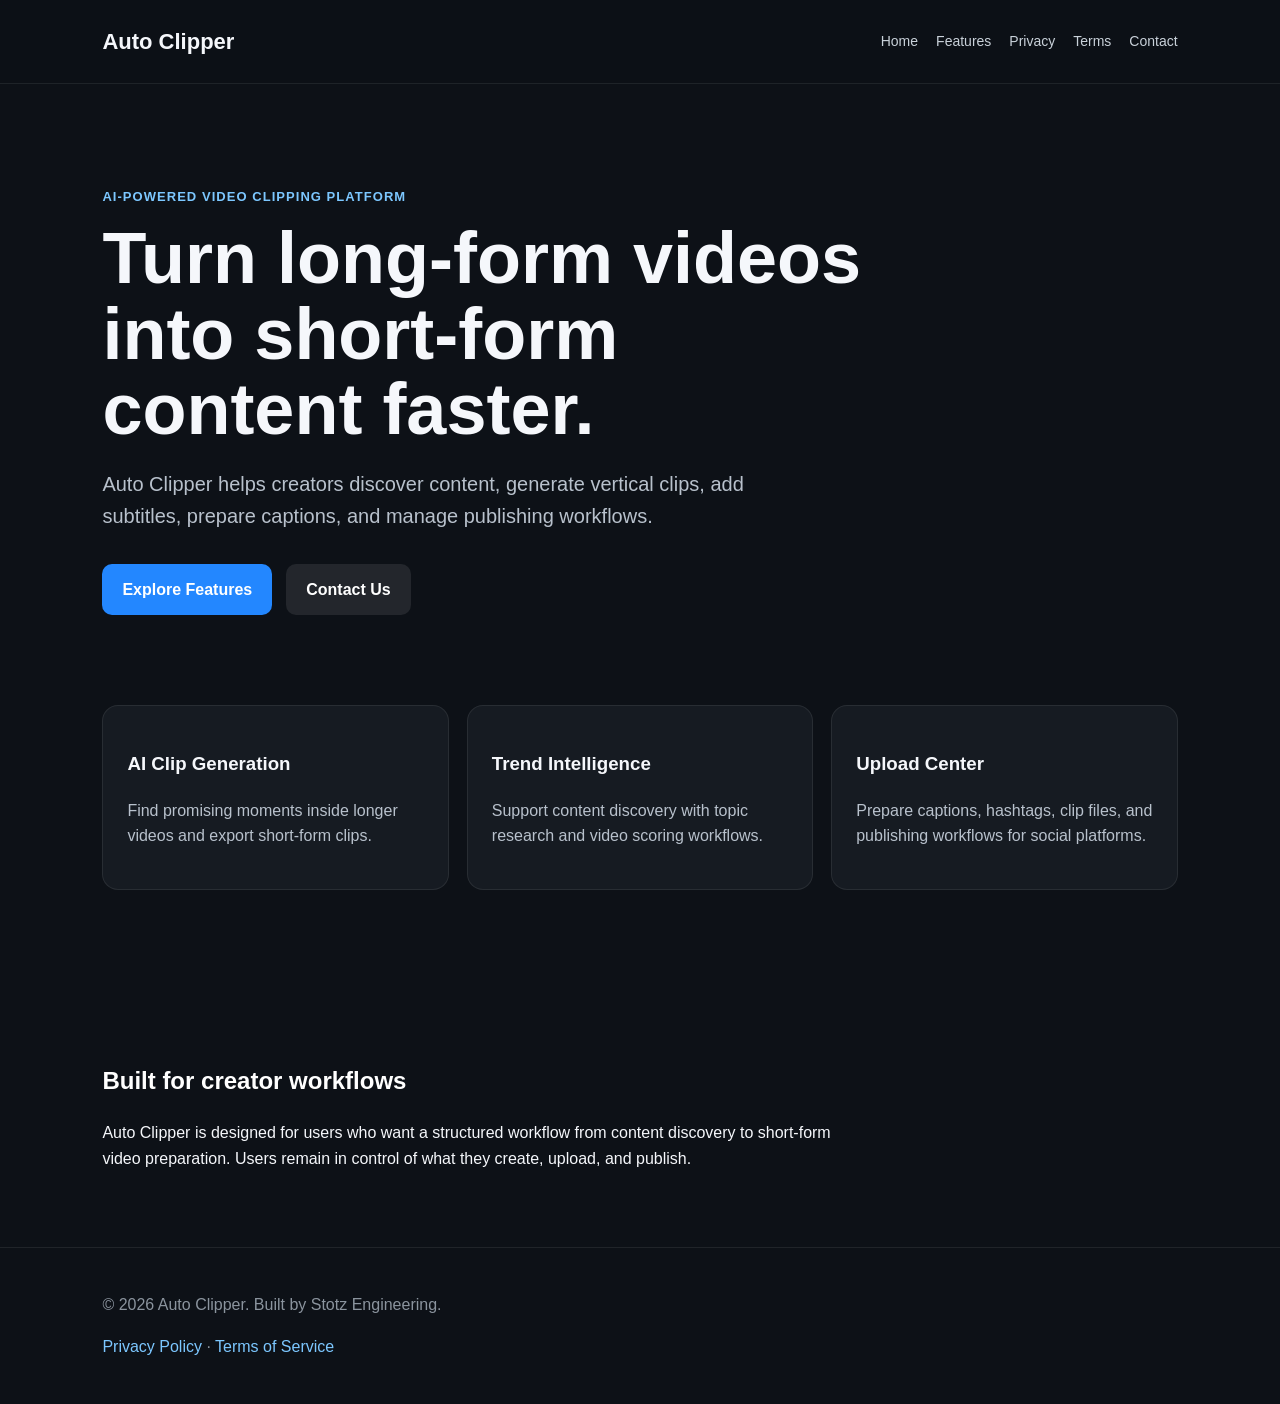
==== index.html @ d6ef1d6a "Add files via upload" ====
<!DOCTYPE html>
<html lang="en">
<head>
  <meta charset="UTF-8" />
  <meta name="viewport" content="width=device-width, initial-scale=1.0" />
  <title>Auto Clipper | AI Short-Form Video Tool</title>
  <link rel="stylesheet" href="style.css" />
</head>
<body>
  <header class="nav">
    <div class="brand">Auto Clipper</div>
    <nav>
      <a href="index.html">Home</a>
      <a href="features.html">Features</a>
      <a href="privacy.html">Privacy</a>
      <a href="terms.html">Terms</a>
      <a href="contact.html">Contact</a>
    </nav>
  </header>

  <main>
    <section class="hero">
      <p class="eyebrow">AI-powered video clipping platform</p>
      <h1>Turn long-form videos into short-form content faster.</h1>
      <p class="subtitle">
        Auto Clipper helps creators discover content, generate vertical clips,
        add subtitles, prepare captions, and manage publishing workflows.
      </p>
      <div class="actions">
        <a class="button" href="features.html">Explore Features</a>
        <a class="button secondary" href="contact.html">Contact Us</a>
      </div>
    </section>

    <section class="grid">
      <div class="card">
        <h3>AI Clip Generation</h3>
        <p>Find promising moments inside longer videos and export short-form clips.</p>
      </div>
      <div class="card">
        <h3>Trend Intelligence</h3>
        <p>Support content discovery with topic research and video scoring workflows.</p>
      </div>
      <div class="card">
        <h3>Upload Center</h3>
        <p>Prepare captions, hashtags, clip files, and publishing workflows for social platforms.</p>
      </div>
    </section>

    <section class="about">
      <h2>Built for creator workflows</h2>
      <p>
        Auto Clipper is designed for users who want a structured workflow from
        content discovery to short-form video preparation. Users remain in control
        of what they create, upload, and publish.
      </p>
    </section>
  </main>

  <footer>
    <p>© 2026 Auto Clipper. Built by Stotz Engineering.</p>
    <p><a href="privacy.html">Privacy Policy</a> · <a href="terms.html">Terms of Service</a></p>
  </footer>
</body>
</html>
---- style.css ----
* { box-sizing: border-box; }
body { margin: 0; font-family: Inter, Arial, sans-serif; color: #f5f7fb; background: #0d1117; line-height: 1.6; }
a { color: #7cc7ff; text-decoration: none; }
.nav { display: flex; justify-content: space-between; align-items: center; padding: 24px 8%; border-bottom: 1px solid rgba(255,255,255,0.08); background: rgba(13,17,23,0.92); position: sticky; top: 0; }
.brand { font-weight: 800; font-size: 22px; }
nav { display: flex; gap: 18px; flex-wrap: wrap; }
nav a { color: #c9d1d9; font-size: 14px; }
.hero { padding: 90px 8% 70px; max-width: 1000px; }
.eyebrow { color: #7cc7ff; text-transform: uppercase; letter-spacing: 0.08em; font-size: 13px; font-weight: 700; }
h1 { font-size: clamp(38px, 7vw, 72px); line-height: 1.05; margin: 10px 0 20px; }
h2 { color: #ffffff; margin-top: 32px; }
.subtitle { color: #b8c1cc; max-width: 720px; font-size: 20px; }
.actions { margin-top: 32px; display: flex; gap: 14px; flex-wrap: wrap; }
.button { display: inline-block; background: #2387ff; color: white; padding: 13px 20px; border-radius: 10px; font-weight: 700; }
.button.secondary { background: rgba(255,255,255,0.09); }
.grid { display: grid; grid-template-columns: repeat(3, 1fr); gap: 18px; padding: 20px 8% 80px; }
.card { background: #161b22; border: 1px solid rgba(255,255,255,0.08); padding: 24px; border-radius: 16px; }
.card p, .page p, li { color: #b8c1cc; }
.about, .page { padding: 60px 8%; max-width: 950px; }
.legal h1 { font-size: 46px; }
.legal h2 { margin-top: 36px; font-size: 23px; }
.feature-list section { background: #161b22; border: 1px solid rgba(255,255,255,0.08); padding: 22px; border-radius: 14px; margin-bottom: 16px; }
.note { font-size: 14px; color: #ffcc66 !important; }
footer { padding: 28px 8%; border-top: 1px solid rgba(255,255,255,0.08); color: #8b949e; }
@media (max-width: 800px) { .nav { align-items: flex-start; gap: 16px; flex-direction: column; } .grid { grid-template-columns: 1fr; } .hero { padding-top: 60px; } }
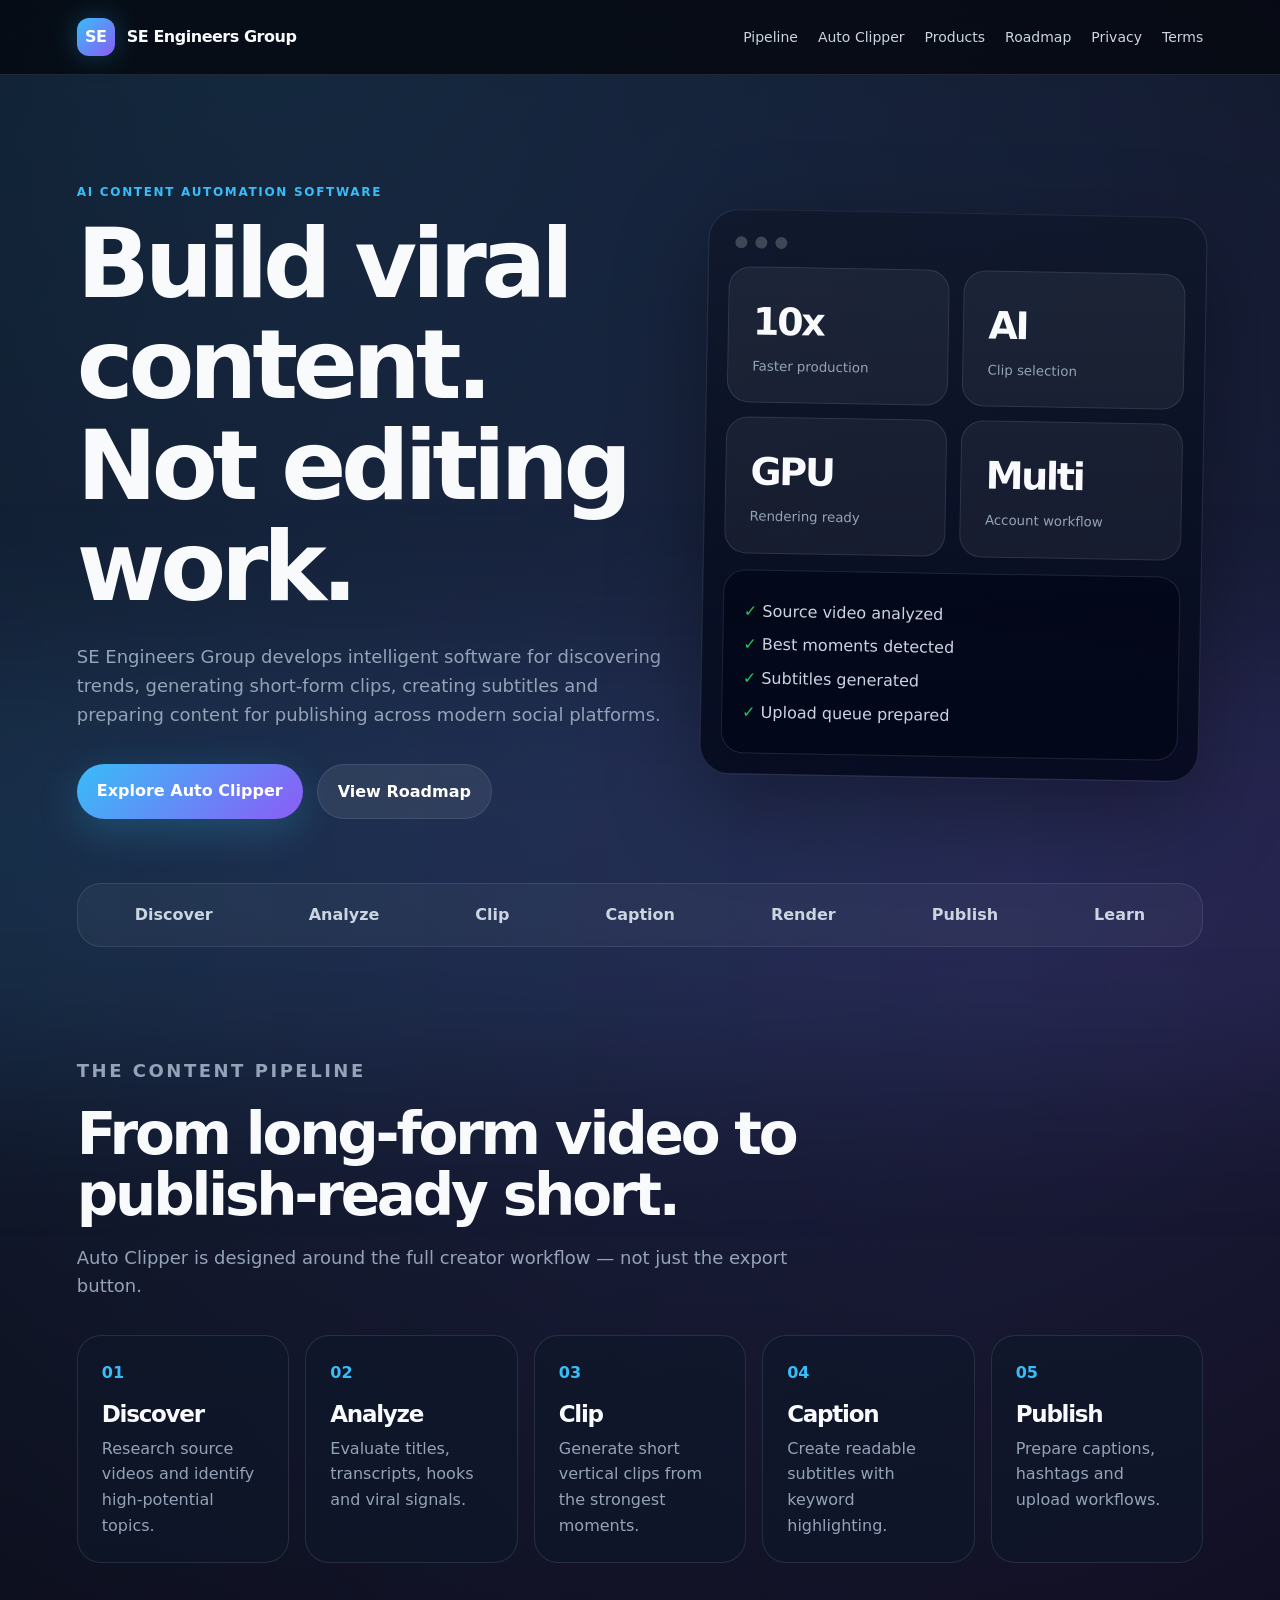
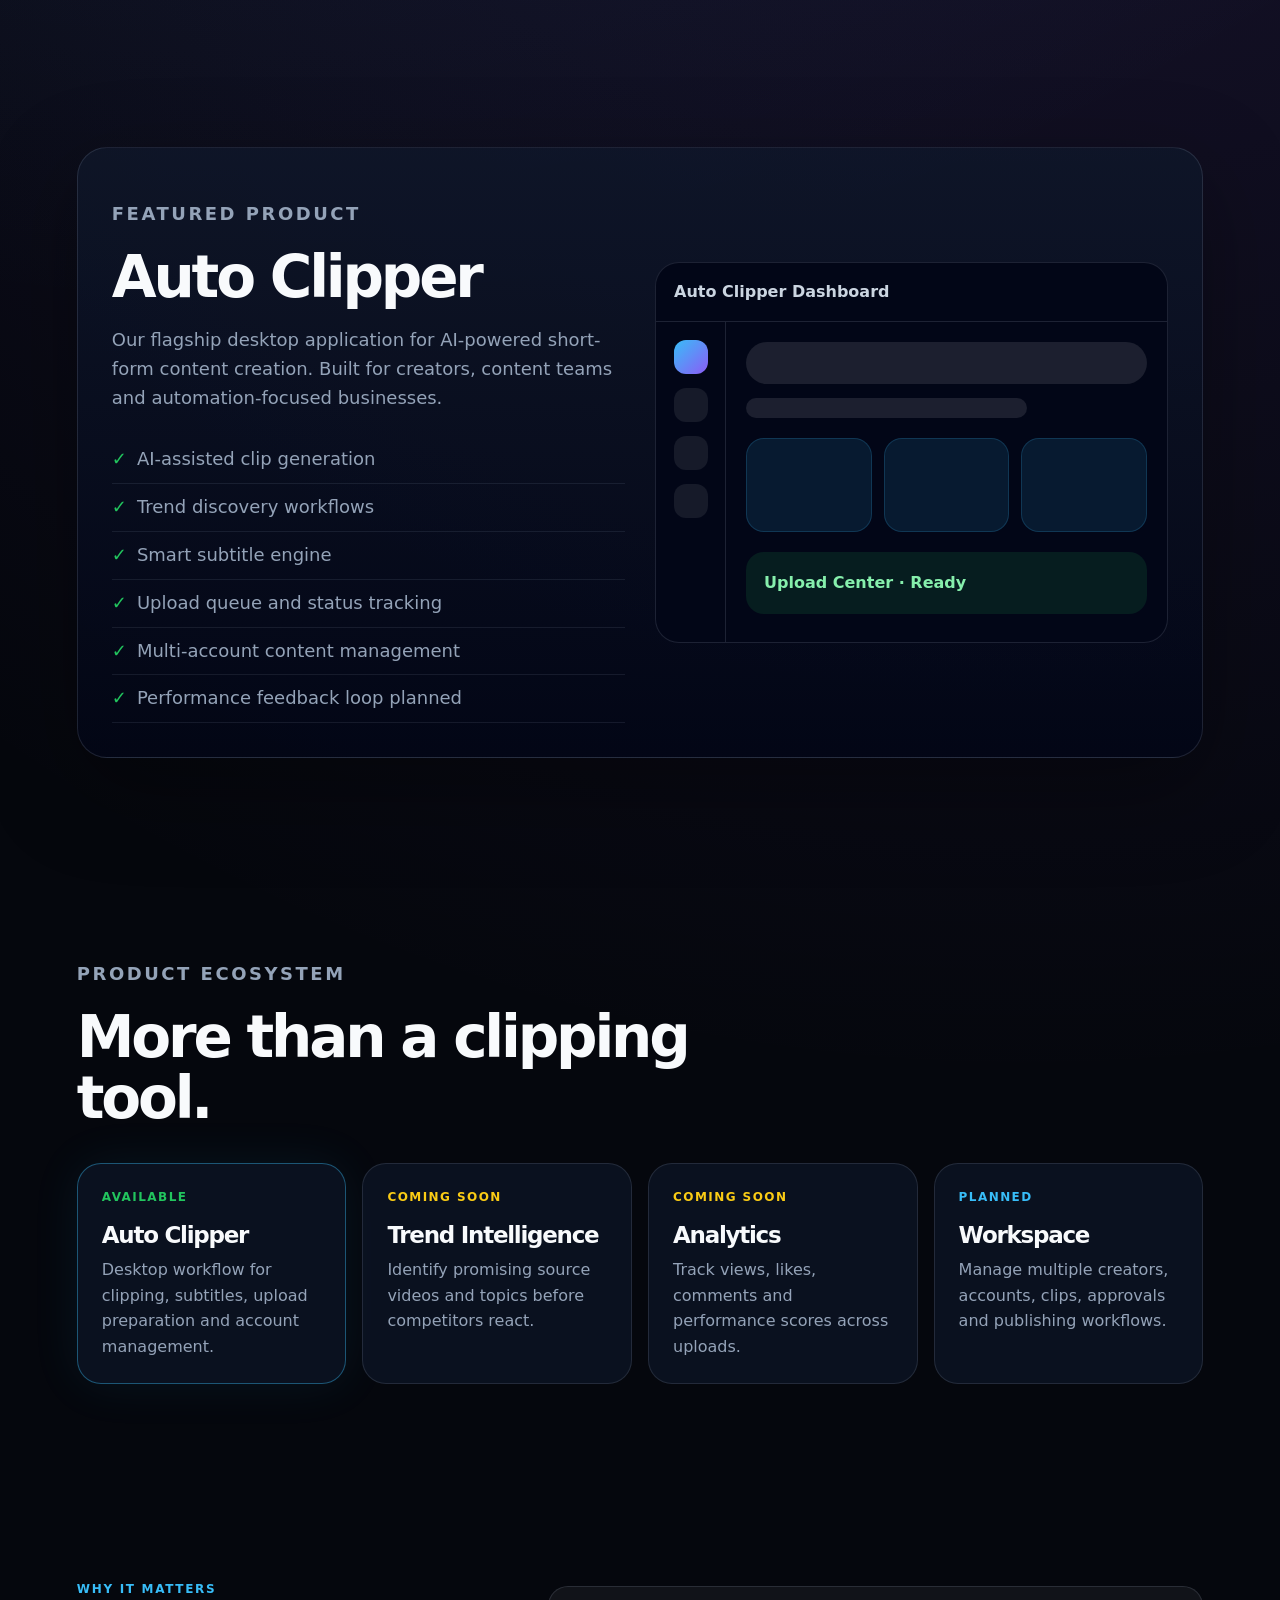
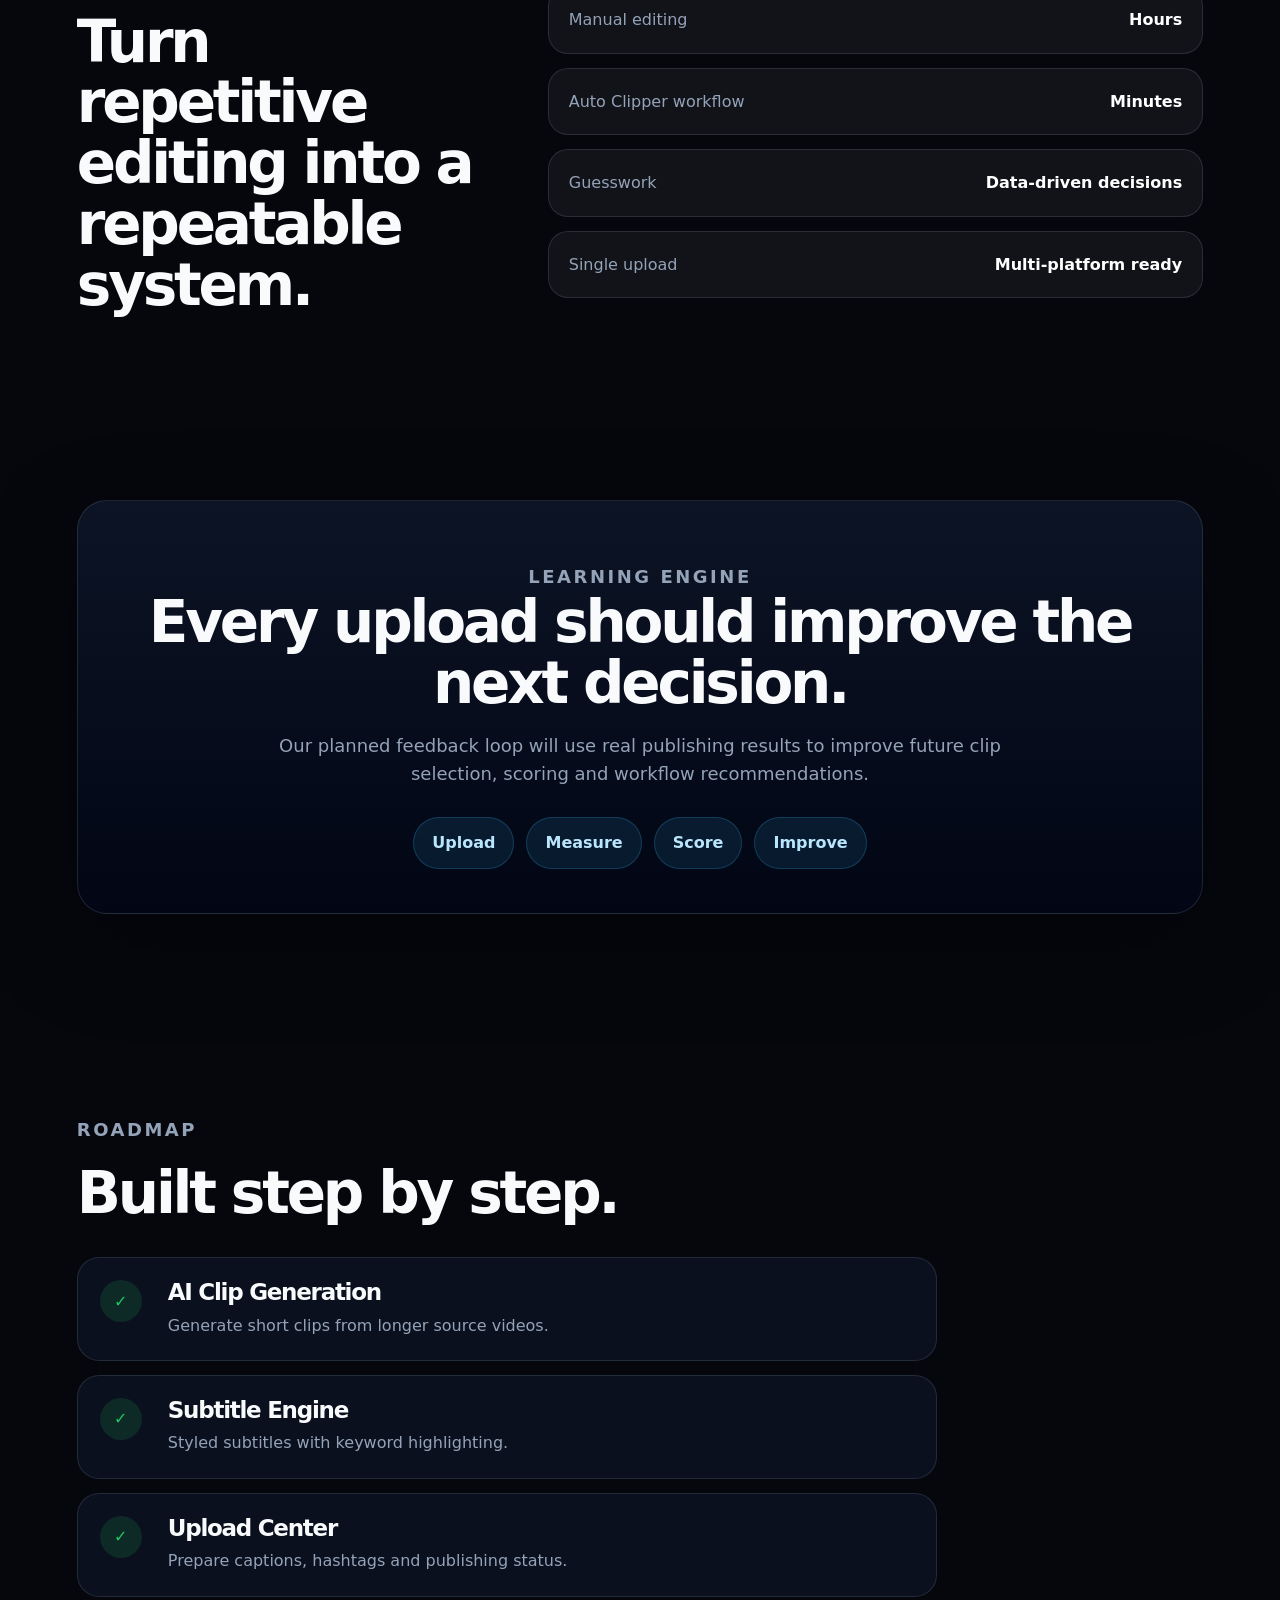
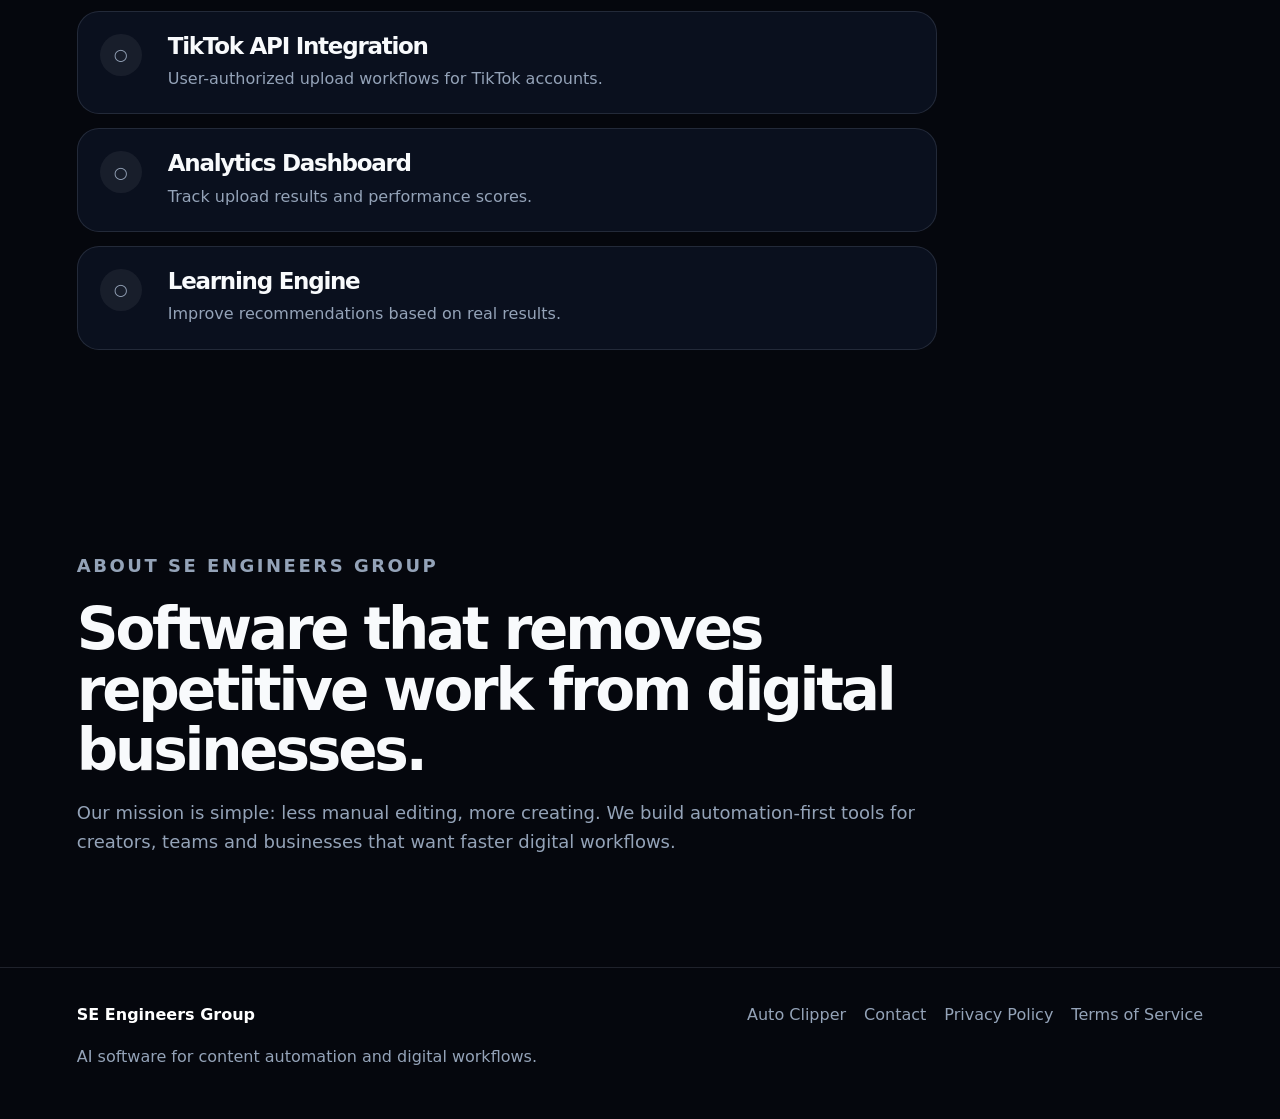
==== commit 1600042f: "Add files via upload" ====
--- a/index.html
+++ b/index.html
@@ -3,63 +3,163 @@
 <head>
   <meta charset="UTF-8" />
   <meta name="viewport" content="width=device-width, initial-scale=1.0" />
-  <title>Auto Clipper | AI Short-Form Video Tool</title>
+  <title>SE Engineers Group | AI Content Automation Software</title>
+  <meta name="description" content="SE Engineers Group builds AI-powered software for short-form content creation, trend discovery, subtitles, upload workflows and creator automation." />
   <link rel="stylesheet" href="style.css" />
 </head>
 <body>
+  <div class="background-glow"></div>
   <header class="nav">
-    <div class="brand">Auto Clipper</div>
+    <a class="brand" href="index.html"><span class="brand-mark">SE</span><span>SE Engineers Group</span></a>
     <nav>
-      <a href="index.html">Home</a>
-      <a href="features.html">Features</a>
+      <a href="#pipeline">Pipeline</a>
+      <a href="#product">Auto Clipper</a>
+      <a href="#ecosystem">Products</a>
+      <a href="#roadmap">Roadmap</a>
       <a href="privacy.html">Privacy</a>
       <a href="terms.html">Terms</a>
-      <a href="contact.html">Contact</a>
     </nav>
   </header>
 
   <main>
     <section class="hero">
-      <p class="eyebrow">AI-powered video clipping platform</p>
-      <h1>Turn long-form videos into short-form content faster.</h1>
-      <p class="subtitle">
-        Auto Clipper helps creators discover content, generate vertical clips,
-        add subtitles, prepare captions, and manage publishing workflows.
-      </p>
-      <div class="actions">
-        <a class="button" href="features.html">Explore Features</a>
-        <a class="button secondary" href="contact.html">Contact Us</a>
+      <div class="hero-copy">
+        <p class="eyebrow">AI Content Automation Software</p>
+        <h1>Build viral content. Not editing work.</h1>
+        <p class="subtitle">SE Engineers Group develops intelligent software for discovering trends, generating short-form clips, creating subtitles and preparing content for publishing across modern social platforms.</p>
+        <div class="actions">
+          <a class="button" href="#product">Explore Auto Clipper</a>
+          <a class="button secondary" href="#roadmap">View Roadmap</a>
+        </div>
+      </div>
+
+      <div class="hero-panel">
+        <div class="window-bar"><span></span><span></span><span></span></div>
+        <div class="metric-grid">
+          <div><strong>10x</strong><small>Faster production</small></div>
+          <div><strong>AI</strong><small>Clip selection</small></div>
+          <div><strong>GPU</strong><small>Rendering ready</small></div>
+          <div><strong>Multi</strong><small>Account workflow</small></div>
+        </div>
+        <div class="terminal">
+          <p><span>✓</span> Source video analyzed</p>
+          <p><span>✓</span> Best moments detected</p>
+          <p><span>✓</span> Subtitles generated</p>
+          <p><span>✓</span> Upload queue prepared</p>
+        </div>
       </div>
     </section>
 
-    <section class="grid">
-      <div class="card">
-        <h3>AI Clip Generation</h3>
-        <p>Find promising moments inside longer videos and export short-form clips.</p>
+    <section class="logo-strip">
+      <span>Discover</span><span>Analyze</span><span>Clip</span><span>Caption</span><span>Render</span><span>Publish</span><span>Learn</span>
+    </section>
+
+    <section class="section" id="pipeline">
+      <div class="section-heading">
+        <p class="eyebrow">The Content Pipeline</p>
+        <h2>From long-form video to publish-ready short.</h2>
+        <p>Auto Clipper is designed around the full creator workflow — not just the export button.</p>
       </div>
-      <div class="card">
-        <h3>Trend Intelligence</h3>
-        <p>Support content discovery with topic research and video scoring workflows.</p>
-      </div>
-      <div class="card">
-        <h3>Upload Center</h3>
-        <p>Prepare captions, hashtags, clip files, and publishing workflows for social platforms.</p>
+      <div class="pipeline">
+        <div class="pipe-card"><span>01</span><h3>Discover</h3><p>Research source videos and identify high-potential topics.</p></div>
+        <div class="pipe-card"><span>02</span><h3>Analyze</h3><p>Evaluate titles, transcripts, hooks and viral signals.</p></div>
+        <div class="pipe-card"><span>03</span><h3>Clip</h3><p>Generate short vertical clips from the strongest moments.</p></div>
+        <div class="pipe-card"><span>04</span><h3>Caption</h3><p>Create readable subtitles with keyword highlighting.</p></div>
+        <div class="pipe-card"><span>05</span><h3>Publish</h3><p>Prepare captions, hashtags and upload workflows.</p></div>
       </div>
     </section>
 
-    <section class="about">
-      <h2>Built for creator workflows</h2>
-      <p>
-        Auto Clipper is designed for users who want a structured workflow from
-        content discovery to short-form video preparation. Users remain in control
-        of what they create, upload, and publish.
-      </p>
+    <section class="section product-section" id="product">
+      <div class="product-card">
+        <div>
+          <p class="eyebrow">Featured Product</p>
+          <h2>Auto Clipper</h2>
+          <p>Our flagship desktop application for AI-powered short-form content creation. Built for creators, content teams and automation-focused businesses.</p>
+          <ul class="check-list">
+            <li>AI-assisted clip generation</li>
+            <li>Trend discovery workflows</li>
+            <li>Smart subtitle engine</li>
+            <li>Upload queue and status tracking</li>
+            <li>Multi-account content management</li>
+            <li>Performance feedback loop planned</li>
+          </ul>
+        </div>
+
+        <div class="app-mockup">
+          <div class="mockup-header">Auto Clipper Dashboard</div>
+          <div class="mockup-body">
+            <div class="mock-sidebar"><span class="active"></span><span></span><span></span><span></span></div>
+            <div class="mock-content">
+              <div class="mock-row wide"></div>
+              <div class="mock-row"></div>
+              <div class="mock-grid"><div></div><div></div><div></div></div>
+              <div class="mock-upload">Upload Center · Ready</div>
+            </div>
+          </div>
+        </div>
+      </div>
+    </section>
+
+    <section class="section" id="ecosystem">
+      <div class="section-heading">
+        <p class="eyebrow">Product Ecosystem</p>
+        <h2>More than a clipping tool.</h2>
+      </div>
+      <div class="cards">
+        <article class="card featured"><p class="status green">Available</p><h3>Auto Clipper</h3><p>Desktop workflow for clipping, subtitles, upload preparation and account management.</p></article>
+        <article class="card"><p class="status yellow">Coming Soon</p><h3>Trend Intelligence</h3><p>Identify promising source videos and topics before competitors react.</p></article>
+        <article class="card"><p class="status yellow">Coming Soon</p><h3>Analytics</h3><p>Track views, likes, comments and performance scores across uploads.</p></article>
+        <article class="card"><p class="status blue">Planned</p><h3>Workspace</h3><p>Manage multiple creators, accounts, clips, approvals and publishing workflows.</p></article>
+      </div>
+    </section>
+
+    <section class="section split">
+      <div>
+        <p class="eyebrow">Why it matters</p>
+        <h2>Turn repetitive editing into a repeatable system.</h2>
+      </div>
+      <div class="comparison">
+        <div><span>Manual editing</span><strong>Hours</strong></div>
+        <div><span>Auto Clipper workflow</span><strong>Minutes</strong></div>
+        <div><span>Guesswork</span><strong>Data-driven decisions</strong></div>
+        <div><span>Single upload</span><strong>Multi-platform ready</strong></div>
+      </div>
+    </section>
+
+    <section class="section learning">
+      <div class="learning-box">
+        <p class="eyebrow">Learning Engine</p>
+        <h2>Every upload should improve the next decision.</h2>
+        <p>Our planned feedback loop will use real publishing results to improve future clip selection, scoring and workflow recommendations.</p>
+        <div class="learning-steps"><span>Upload</span><span>Measure</span><span>Score</span><span>Improve</span></div>
+      </div>
+    </section>
+
+    <section class="section" id="roadmap">
+      <div class="section-heading">
+        <p class="eyebrow">Roadmap</p>
+        <h2>Built step by step.</h2>
+      </div>
+      <div class="roadmap">
+        <div class="roadmap-item done"><span>✓</span><div><h3>AI Clip Generation</h3><p>Generate short clips from longer source videos.</p></div></div>
+        <div class="roadmap-item done"><span>✓</span><div><h3>Subtitle Engine</h3><p>Styled subtitles with keyword highlighting.</p></div></div>
+        <div class="roadmap-item done"><span>✓</span><div><h3>Upload Center</h3><p>Prepare captions, hashtags and publishing status.</p></div></div>
+        <div class="roadmap-item"><span>○</span><div><h3>TikTok API Integration</h3><p>User-authorized upload workflows for TikTok accounts.</p></div></div>
+        <div class="roadmap-item"><span>○</span><div><h3>Analytics Dashboard</h3><p>Track upload results and performance scores.</p></div></div>
+        <div class="roadmap-item"><span>○</span><div><h3>Learning Engine</h3><p>Improve recommendations based on real results.</p></div></div>
+      </div>
+    </section>
+
+    <section class="section about">
+      <p class="eyebrow">About SE Engineers Group</p>
+      <h2>Software that removes repetitive work from digital businesses.</h2>
+      <p>Our mission is simple: less manual editing, more creating. We build automation-first tools for creators, teams and businesses that want faster digital workflows.</p>
     </section>
   </main>
 
   <footer>
-    <p>© 2026 Auto Clipper. Built by Stotz Engineering.</p>
-    <p><a href="privacy.html">Privacy Policy</a> · <a href="terms.html">Terms of Service</a></p>
+    <div><strong>SE Engineers Group</strong><p>AI software for content automation and digital workflows.</p></div>
+    <div class="footer-links"><a href="#product">Auto Clipper</a><a href="contact.html">Contact</a><a href="privacy.html">Privacy Policy</a><a href="terms.html">Terms of Service</a></div>
   </footer>
 </body>
 </html>
--- a/style.css
+++ b/style.css
@@ -1,25 +1 @@
-* { box-sizing: border-box; }
-body { margin: 0; font-family: Inter, Arial, sans-serif; color: #f5f7fb; background: #0d1117; line-height: 1.6; }
-a { color: #7cc7ff; text-decoration: none; }
-.nav { display: flex; justify-content: space-between; align-items: center; padding: 24px 8%; border-bottom: 1px solid rgba(255,255,255,0.08); background: rgba(13,17,23,0.92); position: sticky; top: 0; }
-.brand { font-weight: 800; font-size: 22px; }
-nav { display: flex; gap: 18px; flex-wrap: wrap; }
-nav a { color: #c9d1d9; font-size: 14px; }
-.hero { padding: 90px 8% 70px; max-width: 1000px; }
-.eyebrow { color: #7cc7ff; text-transform: uppercase; letter-spacing: 0.08em; font-size: 13px; font-weight: 700; }
-h1 { font-size: clamp(38px, 7vw, 72px); line-height: 1.05; margin: 10px 0 20px; }
-h2 { color: #ffffff; margin-top: 32px; }
-.subtitle { color: #b8c1cc; max-width: 720px; font-size: 20px; }
-.actions { margin-top: 32px; display: flex; gap: 14px; flex-wrap: wrap; }
-.button { display: inline-block; background: #2387ff; color: white; padding: 13px 20px; border-radius: 10px; font-weight: 700; }
-.button.secondary { background: rgba(255,255,255,0.09); }
-.grid { display: grid; grid-template-columns: repeat(3, 1fr); gap: 18px; padding: 20px 8% 80px; }
-.card { background: #161b22; border: 1px solid rgba(255,255,255,0.08); padding: 24px; border-radius: 16px; }
-.card p, .page p, li { color: #b8c1cc; }
-.about, .page { padding: 60px 8%; max-width: 950px; }
-.legal h1 { font-size: 46px; }
-.legal h2 { margin-top: 36px; font-size: 23px; }
-.feature-list section { background: #161b22; border: 1px solid rgba(255,255,255,0.08); padding: 22px; border-radius: 14px; margin-bottom: 16px; }
-.note { font-size: 14px; color: #ffcc66 !important; }
-footer { padding: 28px 8%; border-top: 1px solid rgba(255,255,255,0.08); color: #8b949e; }
-@media (max-width: 800px) { .nav { align-items: flex-start; gap: 16px; flex-direction: column; } .grid { grid-template-columns: 1fr; } .hero { padding-top: 60px; } }
+:root{--bg:#05070d;--panel:rgba(15,23,42,.76);--text:#f8fafc;--muted:#94a3b8;--line:rgba(148,163,184,.18);--blue:#38bdf8;--violet:#8b5cf6;--green:#22c55e;--yellow:#facc15}*{box-sizing:border-box}html{scroll-behavior:smooth}body{margin:0;font-family:Inter,ui-sans-serif,system-ui,-apple-system,BlinkMacSystemFont,"Segoe UI",Arial,sans-serif;color:var(--text);background:radial-gradient(circle at 20% 0%,rgba(56,189,248,.16),transparent 32%),radial-gradient(circle at 80% 15%,rgba(139,92,246,.16),transparent 35%),var(--bg);line-height:1.6;overflow-x:hidden}a{color:inherit;text-decoration:none}.background-glow{position:fixed;inset:auto -20% -20% -20%;height:420px;background:linear-gradient(90deg,rgba(56,189,248,.12),rgba(139,92,246,.12));filter:blur(80px);pointer-events:none;z-index:-1}.nav{position:sticky;top:0;z-index:10;backdrop-filter:blur(20px);background:rgba(5,7,13,.78);border-bottom:1px solid var(--line);padding:18px 6%;display:flex;justify-content:space-between;align-items:center}.brand{display:flex;gap:12px;align-items:center;font-weight:800;letter-spacing:-.03em}.brand-mark{width:38px;height:38px;border-radius:12px;display:grid;place-items:center;background:linear-gradient(135deg,var(--blue),var(--violet));color:white;box-shadow:0 0 28px rgba(56,189,248,.28)}nav{display:flex;gap:20px;align-items:center;flex-wrap:wrap}nav a{color:#cbd5e1;font-size:14px}nav a:hover{color:white}.hero{padding:96px 6% 64px;display:grid;grid-template-columns:1.08fr .92fr;gap:42px;align-items:center;min-height:680px}.eyebrow{color:var(--blue);font-weight:800;text-transform:uppercase;letter-spacing:.14em;font-size:12px}h1,h2,h3{line-height:1.05;letter-spacing:-.055em;margin:0}h1{font-size:clamp(52px,8vw,96px);max-width:940px}h2{font-size:clamp(34px,5vw,58px)}h3{font-size:23px}.subtitle,.section-heading p,.product-card p,.about p,.learning-box p,.page p,li{color:var(--muted);font-size:18px}.subtitle{max-width:760px;margin:26px 0 0}.actions{display:flex;gap:14px;flex-wrap:wrap;margin-top:34px}.button{padding:14px 20px;border-radius:999px;background:linear-gradient(135deg,var(--blue),var(--violet));color:white;font-weight:800;box-shadow:0 12px 40px rgba(56,189,248,.22)}.button.secondary{background:rgba(255,255,255,.08);border:1px solid var(--line);box-shadow:none}.hero-panel,.product-card,.learning-box,.contact-card{background:linear-gradient(180deg,rgba(15,23,42,.82),rgba(2,6,23,.82));border:1px solid var(--line);border-radius:30px;box-shadow:0 30px 90px rgba(0,0,0,.34)}.hero-panel{padding:20px;transform:rotate(1deg)}.window-bar{display:flex;gap:8px;padding:6px 6px 18px}.window-bar span{width:12px;height:12px;border-radius:999px;background:rgba(255,255,255,.2)}.metric-grid{display:grid;grid-template-columns:1fr 1fr;gap:14px}.metric-grid div{padding:24px;border-radius:22px;background:rgba(255,255,255,.055);border:1px solid var(--line)}.metric-grid strong{display:block;font-size:38px;letter-spacing:-.06em}.metric-grid small{color:var(--muted)}.terminal{margin-top:16px;padding:20px;border-radius:22px;background:rgba(2,6,23,.7);border:1px solid var(--line)}.terminal p{margin:8px 0;color:#cbd5e1}.terminal span{color:var(--green);font-weight:900}.logo-strip{margin:0 6%;padding:18px;border:1px solid var(--line);background:rgba(255,255,255,.04);border-radius:24px;display:flex;gap:18px;justify-content:space-around;flex-wrap:wrap;color:#cbd5e1;font-weight:700}.section{padding:92px 6%}.section-heading{max-width:760px;margin-bottom:34px}.section-heading p{margin-top:18px}.pipeline,.cards{display:grid;grid-template-columns:repeat(5,1fr);gap:16px}.pipe-card,.card{padding:24px;border-radius:24px;background:rgba(15,23,42,.66);border:1px solid var(--line)}.pipe-card span{color:var(--blue);font-weight:900}.pipe-card h3,.card h3{margin:16px 0 10px}.pipe-card p,.card p{color:var(--muted);margin:0}.product-card{padding:34px;display:grid;grid-template-columns:1fr 1fr;gap:30px;align-items:center}.check-list{list-style:none;padding:0;margin:24px 0 0}.check-list li{padding:9px 0;border-bottom:1px solid rgba(148,163,184,.12)}.check-list li::before{content:"✓";color:var(--green);margin-right:10px;font-weight:900}.app-mockup{overflow:hidden;border-radius:24px;border:1px solid var(--line);background:#020617}.mockup-header{padding:16px 18px;border-bottom:1px solid var(--line);color:#cbd5e1;font-weight:800}.mockup-body{display:grid;grid-template-columns:70px 1fr;min-height:320px}.mock-sidebar{padding:18px;border-right:1px solid var(--line);display:grid;gap:14px;align-content:start}.mock-sidebar span{width:34px;height:34px;border-radius:12px;background:rgba(255,255,255,.08)}.mock-sidebar .active{background:linear-gradient(135deg,var(--blue),var(--violet))}.mock-content{padding:20px}.mock-row{height:20px;width:70%;border-radius:999px;background:rgba(255,255,255,.1);margin-bottom:14px}.mock-row.wide{width:100%;height:42px}.mock-grid{display:grid;grid-template-columns:repeat(3,1fr);gap:12px;margin:20px 0}.mock-grid div{height:94px;border-radius:18px;background:rgba(56,189,248,.11);border:1px solid rgba(56,189,248,.18)}.mock-upload{padding:18px;border-radius:18px;background:rgba(34,197,94,.12);color:#86efac;font-weight:800}.cards{grid-template-columns:repeat(4,1fr)}.card.featured{border-color:rgba(56,189,248,.4);box-shadow:0 0 50px rgba(56,189,248,.08)}.status{font-size:12px;font-weight:900;text-transform:uppercase;letter-spacing:.12em}.status.green{color:var(--green)}.status.yellow{color:var(--yellow)}.status.blue{color:var(--blue)}.split{display:grid;grid-template-columns:.8fr 1.2fr;gap:34px;align-items:center}.comparison{display:grid;gap:14px}.comparison div{display:flex;justify-content:space-between;gap:16px;padding:20px;border-radius:20px;background:rgba(255,255,255,.05);border:1px solid var(--line)}.comparison span{color:var(--muted)}.comparison strong{color:white}.learning-box{padding:44px;text-align:center}.learning-box p{max-width:780px;margin:18px auto 0}.learning-steps{display:flex;justify-content:center;gap:12px;flex-wrap:wrap;margin-top:28px}.learning-steps span{padding:12px 18px;border-radius:999px;background:rgba(56,189,248,.1);border:1px solid rgba(56,189,248,.22);color:#bae6fd;font-weight:800}.roadmap{max-width:860px;display:grid;gap:14px}.roadmap-item{display:grid;grid-template-columns:52px 1fr;gap:16px;padding:22px;border-radius:22px;background:rgba(15,23,42,.64);border:1px solid var(--line)}.roadmap-item span{width:42px;height:42px;border-radius:999px;display:grid;place-items:center;background:rgba(255,255,255,.06);color:var(--muted);font-weight:900}.roadmap-item.done span{background:rgba(34,197,94,.14);color:var(--green)}.roadmap-item h3{margin-bottom:8px}.roadmap-item p{margin:0;color:var(--muted)}.about{max-width:1050px}footer{padding:34px 6%;border-top:1px solid var(--line);display:flex;justify-content:space-between;gap:24px;flex-wrap:wrap;color:var(--muted)}footer strong{color:white}.footer-links{display:flex;gap:18px;flex-wrap:wrap}.page{padding:90px 6%;max-width:920px}.page h1{font-size:clamp(44px,7vw,72px)}.legal h2{margin-top:34px;font-size:28px}.legal ul{padding-left:22px}.contact-card{padding:30px;margin-top:30px}@media (max-width:1050px){.hero,.product-card,.split{grid-template-columns:1fr}.pipeline{grid-template-columns:repeat(2,1fr)}.cards{grid-template-columns:repeat(2,1fr)}}@media (max-width:700px){.nav{align-items:flex-start;flex-direction:column}nav{gap:12px}.hero{padding-top:60px;min-height:auto}.pipeline,.cards{grid-template-columns:1fr}.metric-grid{grid-template-columns:1fr}h1{font-size:48px}.section{padding:66px 6%}}
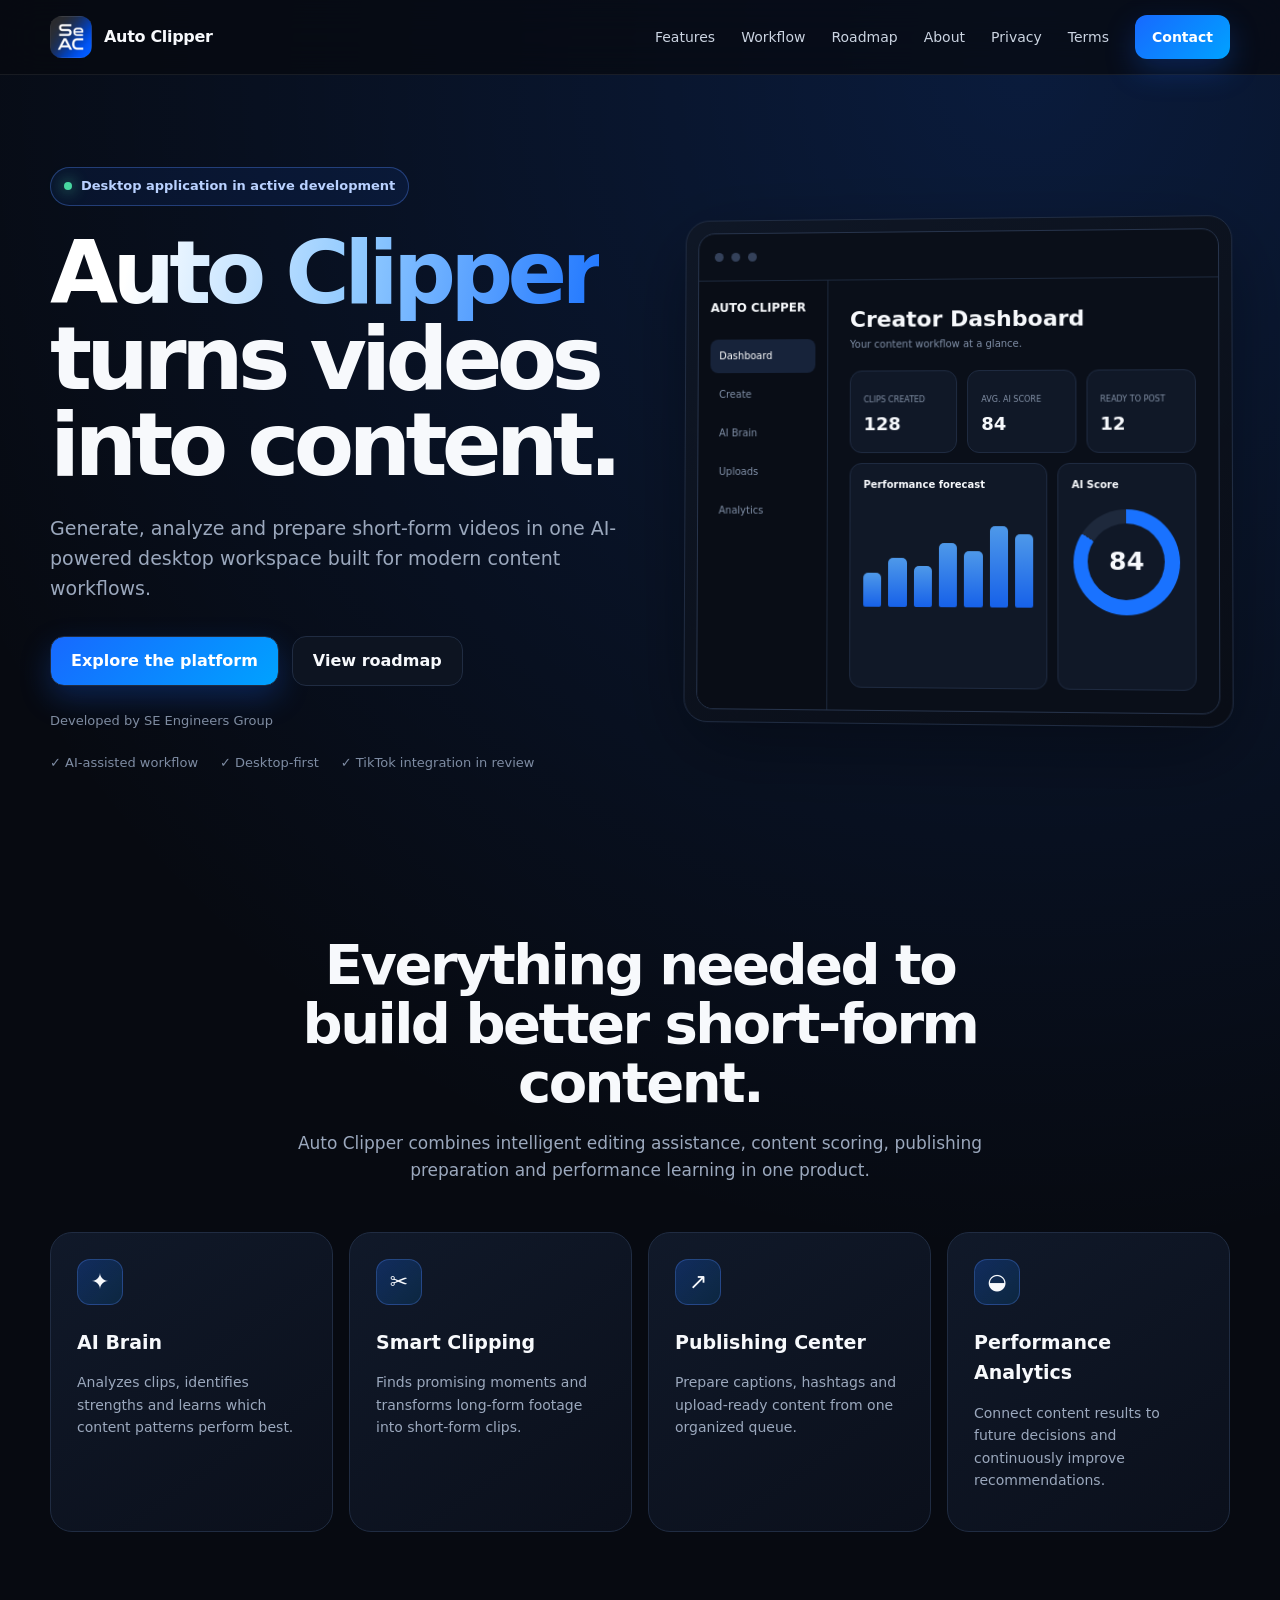
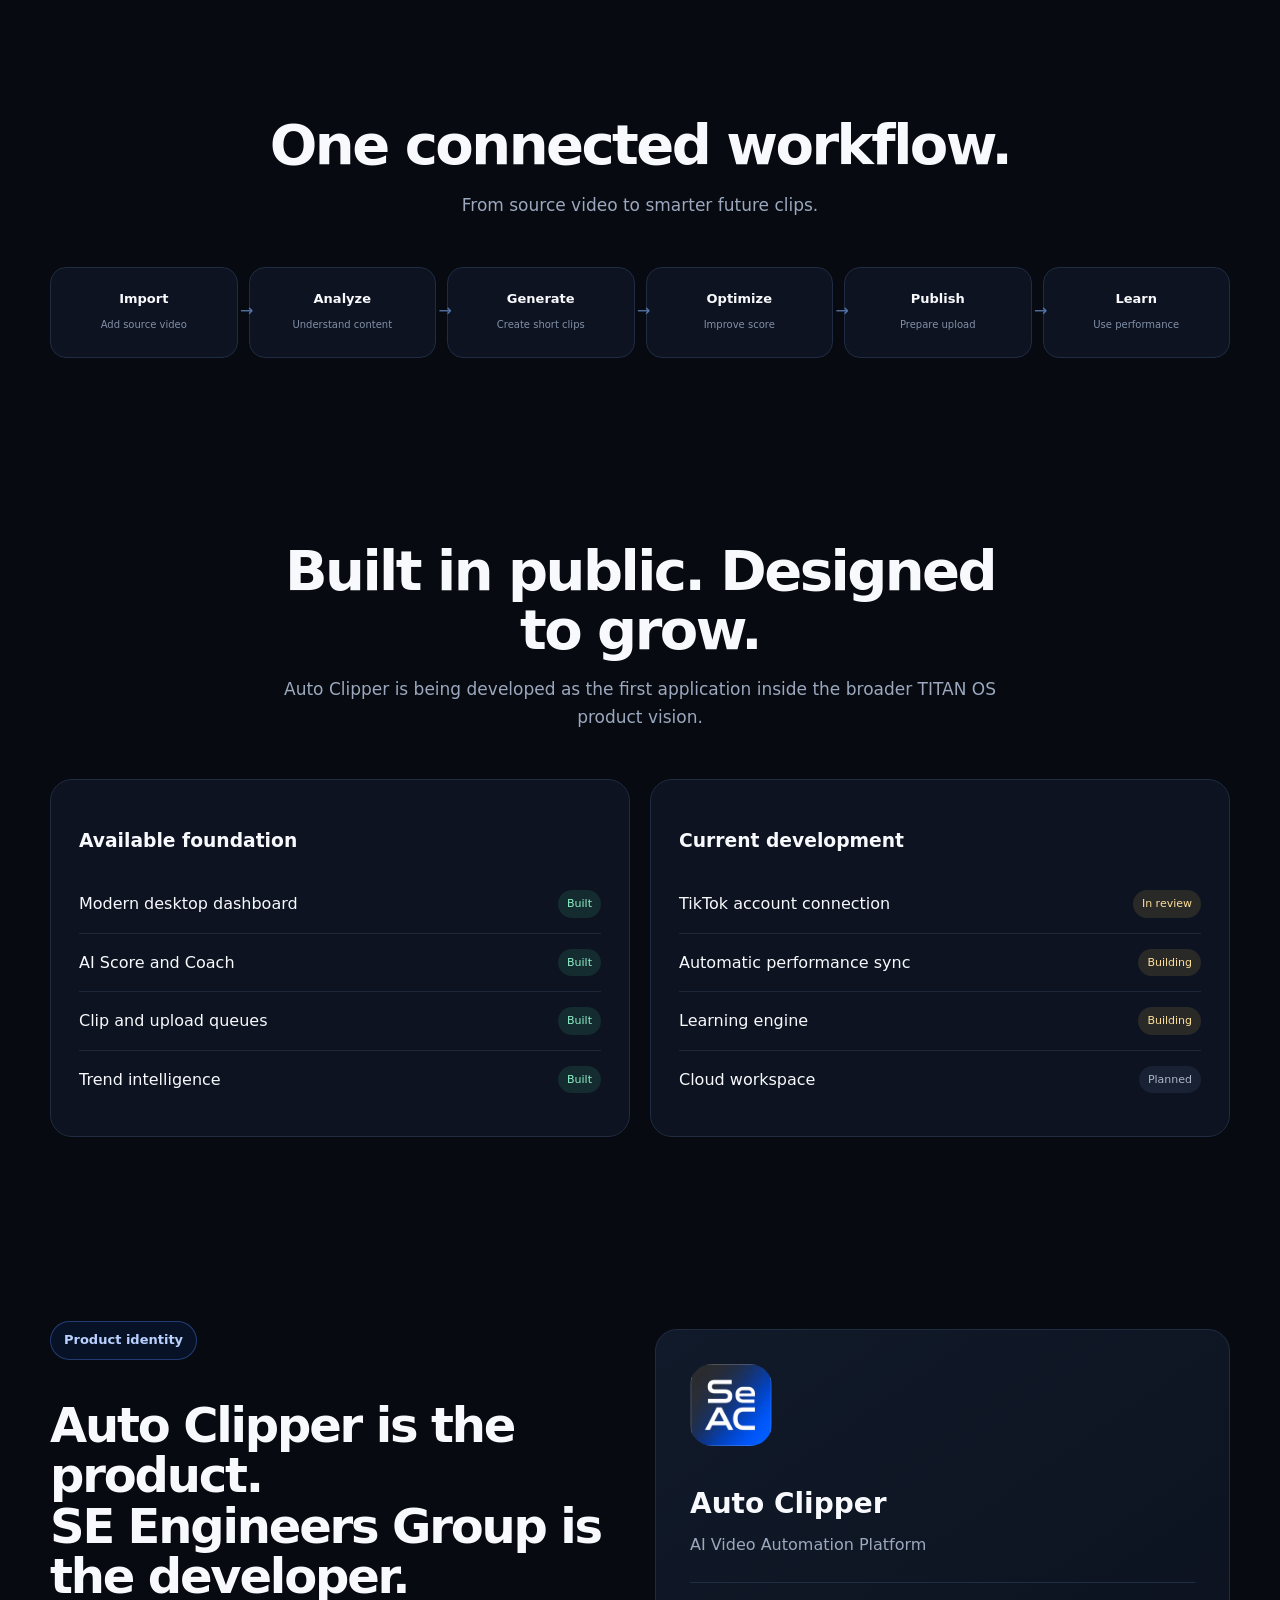
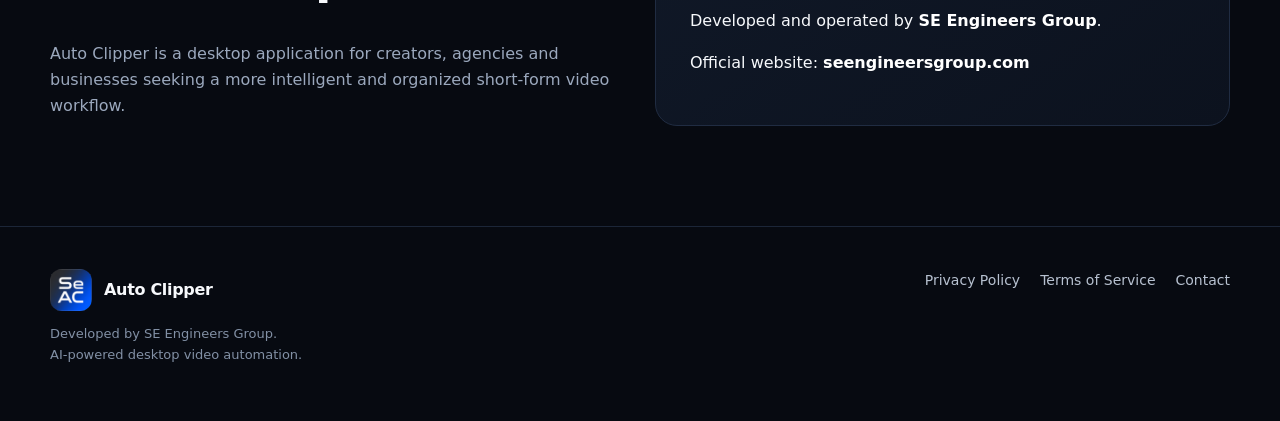
==== commit 42442db7: "Add files via upload" ====
--- a/index.html
+++ b/index.html
@@ -1,165 +1,9 @@
-<!DOCTYPE html>
-<html lang="en">
-<head>
-  <meta charset="UTF-8" />
-  <meta name="viewport" content="width=device-width, initial-scale=1.0" />
-  <title>SE Engineers Group | AI Content Automation Software</title>
-  <meta name="description" content="SE Engineers Group builds AI-powered software for short-form content creation, trend discovery, subtitles, upload workflows and creator automation." />
-  <link rel="stylesheet" href="style.css" />
-</head>
-<body>
-  <div class="background-glow"></div>
-  <header class="nav">
-    <a class="brand" href="index.html"><span class="brand-mark">SE</span><span>SE Engineers Group</span></a>
-    <nav>
-      <a href="#pipeline">Pipeline</a>
-      <a href="#product">Auto Clipper</a>
-      <a href="#ecosystem">Products</a>
-      <a href="#roadmap">Roadmap</a>
-      <a href="privacy.html">Privacy</a>
-      <a href="terms.html">Terms</a>
-    </nav>
-  </header>
-
-  <main>
-    <section class="hero">
-      <div class="hero-copy">
-        <p class="eyebrow">AI Content Automation Software</p>
-        <h1>Build viral content. Not editing work.</h1>
-        <p class="subtitle">SE Engineers Group develops intelligent software for discovering trends, generating short-form clips, creating subtitles and preparing content for publishing across modern social platforms.</p>
-        <div class="actions">
-          <a class="button" href="#product">Explore Auto Clipper</a>
-          <a class="button secondary" href="#roadmap">View Roadmap</a>
-        </div>
-      </div>
-
-      <div class="hero-panel">
-        <div class="window-bar"><span></span><span></span><span></span></div>
-        <div class="metric-grid">
-          <div><strong>10x</strong><small>Faster production</small></div>
-          <div><strong>AI</strong><small>Clip selection</small></div>
-          <div><strong>GPU</strong><small>Rendering ready</small></div>
-          <div><strong>Multi</strong><small>Account workflow</small></div>
-        </div>
-        <div class="terminal">
-          <p><span>✓</span> Source video analyzed</p>
-          <p><span>✓</span> Best moments detected</p>
-          <p><span>✓</span> Subtitles generated</p>
-          <p><span>✓</span> Upload queue prepared</p>
-        </div>
-      </div>
-    </section>
-
-    <section class="logo-strip">
-      <span>Discover</span><span>Analyze</span><span>Clip</span><span>Caption</span><span>Render</span><span>Publish</span><span>Learn</span>
-    </section>
-
-    <section class="section" id="pipeline">
-      <div class="section-heading">
-        <p class="eyebrow">The Content Pipeline</p>
-        <h2>From long-form video to publish-ready short.</h2>
-        <p>Auto Clipper is designed around the full creator workflow — not just the export button.</p>
-      </div>
-      <div class="pipeline">
-        <div class="pipe-card"><span>01</span><h3>Discover</h3><p>Research source videos and identify high-potential topics.</p></div>
-        <div class="pipe-card"><span>02</span><h3>Analyze</h3><p>Evaluate titles, transcripts, hooks and viral signals.</p></div>
-        <div class="pipe-card"><span>03</span><h3>Clip</h3><p>Generate short vertical clips from the strongest moments.</p></div>
-        <div class="pipe-card"><span>04</span><h3>Caption</h3><p>Create readable subtitles with keyword highlighting.</p></div>
-        <div class="pipe-card"><span>05</span><h3>Publish</h3><p>Prepare captions, hashtags and upload workflows.</p></div>
-      </div>
-    </section>
-
-    <section class="section product-section" id="product">
-      <div class="product-card">
-        <div>
-          <p class="eyebrow">Featured Product</p>
-          <h2>Auto Clipper</h2>
-          <p>Our flagship desktop application for AI-powered short-form content creation. Built for creators, content teams and automation-focused businesses.</p>
-          <ul class="check-list">
-            <li>AI-assisted clip generation</li>
-            <li>Trend discovery workflows</li>
-            <li>Smart subtitle engine</li>
-            <li>Upload queue and status tracking</li>
-            <li>Multi-account content management</li>
-            <li>Performance feedback loop planned</li>
-          </ul>
-        </div>
-
-        <div class="app-mockup">
-          <div class="mockup-header">Auto Clipper Dashboard</div>
-          <div class="mockup-body">
-            <div class="mock-sidebar"><span class="active"></span><span></span><span></span><span></span></div>
-            <div class="mock-content">
-              <div class="mock-row wide"></div>
-              <div class="mock-row"></div>
-              <div class="mock-grid"><div></div><div></div><div></div></div>
-              <div class="mock-upload">Upload Center · Ready</div>
-            </div>
-          </div>
-        </div>
-      </div>
-    </section>
-
-    <section class="section" id="ecosystem">
-      <div class="section-heading">
-        <p class="eyebrow">Product Ecosystem</p>
-        <h2>More than a clipping tool.</h2>
-      </div>
-      <div class="cards">
-        <article class="card featured"><p class="status green">Available</p><h3>Auto Clipper</h3><p>Desktop workflow for clipping, subtitles, upload preparation and account management.</p></article>
-        <article class="card"><p class="status yellow">Coming Soon</p><h3>Trend Intelligence</h3><p>Identify promising source videos and topics before competitors react.</p></article>
-        <article class="card"><p class="status yellow">Coming Soon</p><h3>Analytics</h3><p>Track views, likes, comments and performance scores across uploads.</p></article>
-        <article class="card"><p class="status blue">Planned</p><h3>Workspace</h3><p>Manage multiple creators, accounts, clips, approvals and publishing workflows.</p></article>
-      </div>
-    </section>
-
-    <section class="section split">
-      <div>
-        <p class="eyebrow">Why it matters</p>
-        <h2>Turn repetitive editing into a repeatable system.</h2>
-      </div>
-      <div class="comparison">
-        <div><span>Manual editing</span><strong>Hours</strong></div>
-        <div><span>Auto Clipper workflow</span><strong>Minutes</strong></div>
-        <div><span>Guesswork</span><strong>Data-driven decisions</strong></div>
-        <div><span>Single upload</span><strong>Multi-platform ready</strong></div>
-      </div>
-    </section>
-
-    <section class="section learning">
-      <div class="learning-box">
-        <p class="eyebrow">Learning Engine</p>
-        <h2>Every upload should improve the next decision.</h2>
-        <p>Our planned feedback loop will use real publishing results to improve future clip selection, scoring and workflow recommendations.</p>
-        <div class="learning-steps"><span>Upload</span><span>Measure</span><span>Score</span><span>Improve</span></div>
-      </div>
-    </section>
-
-    <section class="section" id="roadmap">
-      <div class="section-heading">
-        <p class="eyebrow">Roadmap</p>
-        <h2>Built step by step.</h2>
-      </div>
-      <div class="roadmap">
-        <div class="roadmap-item done"><span>✓</span><div><h3>AI Clip Generation</h3><p>Generate short clips from longer source videos.</p></div></div>
-        <div class="roadmap-item done"><span>✓</span><div><h3>Subtitle Engine</h3><p>Styled subtitles with keyword highlighting.</p></div></div>
-        <div class="roadmap-item done"><span>✓</span><div><h3>Upload Center</h3><p>Prepare captions, hashtags and publishing status.</p></div></div>
-        <div class="roadmap-item"><span>○</span><div><h3>TikTok API Integration</h3><p>User-authorized upload workflows for TikTok accounts.</p></div></div>
-        <div class="roadmap-item"><span>○</span><div><h3>Analytics Dashboard</h3><p>Track upload results and performance scores.</p></div></div>
-        <div class="roadmap-item"><span>○</span><div><h3>Learning Engine</h3><p>Improve recommendations based on real results.</p></div></div>
-      </div>
-    </section>
-
-    <section class="section about">
-      <p class="eyebrow">About SE Engineers Group</p>
-      <h2>Software that removes repetitive work from digital businesses.</h2>
-      <p>Our mission is simple: less manual editing, more creating. We build automation-first tools for creators, teams and businesses that want faster digital workflows.</p>
-    </section>
-  </main>
-
-  <footer>
-    <div><strong>SE Engineers Group</strong><p>AI software for content automation and digital workflows.</p></div>
-    <div class="footer-links"><a href="#product">Auto Clipper</a><a href="contact.html">Contact</a><a href="privacy.html">Privacy Policy</a><a href="terms.html">Terms of Service</a></div>
-  </footer>
-</body>
-</html>
+<!doctype html><html lang="en"><head><meta charset="utf-8"><meta name="viewport" content="width=device-width,initial-scale=1"><title>Auto Clipper | AI Video Automation</title><meta name="description" content="Auto Clipper is an AI-powered desktop application for creating, analyzing and preparing short-form video content."><meta property="og:title" content="Auto Clipper"><meta property="og:description" content="AI-powered video automation for creators, agencies and businesses."><meta property="og:image" content="https://www.seengineersgroup.com/assets/icon-512.png"><link rel="icon" href="/assets/favicon.ico"><link rel="apple-touch-icon" href="/assets/icon-180.png"><link rel="stylesheet" href="/styles.css"></head><body>
+<nav class="nav"><div class="container nav-inner"><a class="brand" href="/"><img src="/assets/icon-192.png" alt="Auto Clipper icon"><span>Auto Clipper</span></a><div class="nav-links"><a href="#features">Features</a><a href="#workflow">Workflow</a><a href="#roadmap">Roadmap</a><a href="#about">About</a><a href="/privacy">Privacy</a><a href="/terms">Terms</a><a class="nav-cta" href="/contact">Contact</a></div><button class="menu-toggle" aria-label="Menu">☰</button></div></nav>
+<main><section class="hero"><div class="container hero-grid"><div><div class="eyebrow"><span class="dot"></span> Desktop application in active development</div><h1><span class="gradient">Auto Clipper</span><br>turns videos into content.</h1><p>Generate, analyze and prepare short-form videos in one AI-powered desktop workspace built for modern content workflows.</p><div class="hero-actions"><a class="btn btn-primary" href="#features">Explore the platform</a><a class="btn btn-secondary" href="#roadmap">View roadmap</a></div><div class="micro">Developed by SE Engineers Group</div><div class="trust"><span>✓ AI-assisted workflow</span><span>✓ Desktop-first</span><span>✓ TikTok integration in review</span></div></div>
+<div class="mockup" aria-label="Auto Clipper application preview"><div class="app"><div class="app-top"><i class="app-dot"></i><i class="app-dot"></i><i class="app-dot"></i></div><div class="app-layout"><aside class="sidebar"><div class="side-brand">AUTO CLIPPER</div><div class="side-item active">Dashboard</div><div class="side-item">Create</div><div class="side-item">AI Brain</div><div class="side-item">Uploads</div><div class="side-item">Analytics</div></aside><div class="app-main"><div class="app-title">Creator Dashboard</div><div class="app-sub">Your content workflow at a glance.</div><div class="stats"><div class="stat"><small>CLIPS CREATED</small><strong>128</strong></div><div class="stat"><small>AVG. AI SCORE</small><strong>84</strong></div><div class="stat"><small>READY TO POST</small><strong>12</strong></div></div><div class="app-panels"><div class="panel"><div class="panel-title">Performance forecast</div><div class="chart"><i class="bar" style="height:38%"></i><i class="bar" style="height:55%"></i><i class="bar" style="height:46%"></i><i class="bar" style="height:72%"></i><i class="bar" style="height:63%"></i><i class="bar" style="height:92%"></i><i class="bar" style="height:82%"></i></div></div><div class="panel"><div class="panel-title">AI Score</div><div class="score"></div></div></div></div></div></div></div></div></section>
+<section class="section" id="features"><div class="container"><div class="section-head"><h2>Everything needed to build better short-form content.</h2><p>Auto Clipper combines intelligent editing assistance, content scoring, publishing preparation and performance learning in one product.</p></div><div class="grid4"><article class="feature"><div class="icon">✦</div><h3>AI Brain</h3><p>Analyzes clips, identifies strengths and learns which content patterns perform best.</p></article><article class="feature"><div class="icon">✂</div><h3>Smart Clipping</h3><p>Finds promising moments and transforms long-form footage into short-form clips.</p></article><article class="feature"><div class="icon">↗</div><h3>Publishing Center</h3><p>Prepare captions, hashtags and upload-ready content from one organized queue.</p></article><article class="feature"><div class="icon">◒</div><h3>Performance Analytics</h3><p>Connect content results to future decisions and continuously improve recommendations.</p></article></div></div></section>
+<section class="section" id="workflow"><div class="container"><div class="section-head"><h2>One connected workflow.</h2><p>From source video to smarter future clips.</p></div><div class="workflow"><div class="step"><b>Import</b><span>Add source video</span></div><div class="step"><b>Analyze</b><span>Understand content</span></div><div class="step"><b>Generate</b><span>Create short clips</span></div><div class="step"><b>Optimize</b><span>Improve score</span></div><div class="step"><b>Publish</b><span>Prepare upload</span></div><div class="step"><b>Learn</b><span>Use performance</span></div></div></div></section>
+<section class="section" id="roadmap"><div class="container"><div class="section-head"><h2>Built in public. Designed to grow.</h2><p>Auto Clipper is being developed as the first application inside the broader TITAN OS product vision.</p></div><div class="roadmap"><div class="road-card"><h3>Available foundation</h3><div class="road-row"><span>Modern desktop dashboard</span><span class="status done">Built</span></div><div class="road-row"><span>AI Score and Coach</span><span class="status done">Built</span></div><div class="road-row"><span>Clip and upload queues</span><span class="status done">Built</span></div><div class="road-row"><span>Trend intelligence</span><span class="status done">Built</span></div></div><div class="road-card"><h3>Current development</h3><div class="road-row"><span>TikTok account connection</span><span class="status building">In review</span></div><div class="road-row"><span>Automatic performance sync</span><span class="status building">Building</span></div><div class="road-row"><span>Learning engine</span><span class="status building">Building</span></div><div class="road-row"><span>Cloud workspace</span><span class="status planned">Planned</span></div></div></div></div></section>
+<section class="section" id="about"><div class="container about"><div><div class="eyebrow">Product identity</div><h2>Auto Clipper is the product.<br>SE Engineers Group is the developer.</h2><p style="color:var(--muted)">Auto Clipper is a desktop application for creators, agencies and businesses seeking a more intelligent and organized short-form video workflow.</p></div><div class="about-card"><img src="/assets/icon-192.png" alt="Auto Clipper logo" width="82" height="82" style="border-radius:22px"><h3 style="font-size:28px;margin-bottom:5px">Auto Clipper</h3><p style="margin-top:0;color:#9ba8bd">AI Video Automation Platform</p><hr style="border:0;border-top:1px solid #202c42;margin:25px 0"><p>Developed and operated by <strong style="color:#fff">SE Engineers Group</strong>.</p><p>Official website: <strong style="color:#fff">seengineersgroup.com</strong></p></div></div></section></main>
+<footer class="footer"><div class="container footer-inner"><div><a class="brand" href="/"><img src="/assets/icon-192.png" alt="Auto Clipper" width="40"><span>Auto Clipper</span></a><p>Developed by SE Engineers Group.<br>AI-powered desktop video automation.</p></div><div class="footer-links"><a href="/privacy">Privacy Policy</a><a href="/terms">Terms of Service</a><a href="/contact">Contact</a></div></div></footer><script>document.querySelector('.menu-toggle').onclick=()=>{const n=document.querySelector('.nav-links');n.style.display=n.style.display==='flex'?'none':'flex';n.style.position='absolute';n.style.top='74px';n.style.left='0';n.style.right='0';n.style.padding='20px';n.style.background='#090d16';n.style.flexDirection='column'}</script></body></html>
--- a/styles.css
+++ b/styles.css
@@ -0,0 +1,2 @@
+:root{--bg:#070a11;--panel:#0d1320;--panel2:#111a2a;--line:#202c42;--text:#f7f9fc;--muted:#9ba8bd;--blue:#1769ff;--blue2:#00a2ff;--ok:#48d7a0;--warn:#f7c765;--radius:22px;--shadow:0 24px 80px rgba(0,0,0,.35)}
+*{box-sizing:border-box}html{scroll-behavior:smooth}body{margin:0;background:radial-gradient(circle at 80% 2%,rgba(23,105,255,.18),transparent 32%),var(--bg);color:var(--text);font-family:Inter,ui-sans-serif,system-ui,-apple-system,BlinkMacSystemFont,"Segoe UI",sans-serif;line-height:1.6}a{color:inherit;text-decoration:none}.container{width:min(1180px,calc(100% - 40px));margin:auto}.nav{position:sticky;top:0;z-index:20;background:rgba(7,10,17,.76);backdrop-filter:blur(18px);border-bottom:1px solid rgba(255,255,255,.07)}.nav-inner{height:74px;display:flex;align-items:center;justify-content:space-between}.brand{display:flex;align-items:center;gap:12px;font-weight:800;letter-spacing:-.02em}.brand img{width:42px;height:42px;border-radius:12px}.nav-links{display:flex;align-items:center;gap:26px;color:#cbd4e1;font-size:14px}.nav-links a:hover{color:#fff}.nav-cta,.btn-primary{background:linear-gradient(135deg,var(--blue),var(--blue2));color:#fff!important;padding:11px 17px;border-radius:12px;font-weight:750;box-shadow:0 12px 30px rgba(23,105,255,.25)}.menu-toggle{display:none;background:none;color:#fff;border:0;font-size:28px}.hero{padding:92px 0 70px}.hero-grid{display:grid;grid-template-columns:1.02fr .98fr;gap:60px;align-items:center}.eyebrow{display:inline-flex;align-items:center;gap:9px;border:1px solid rgba(87,139,255,.35);background:rgba(23,105,255,.09);color:#b9d1ff;border-radius:999px;padding:8px 13px;font-size:13px;font-weight:700}.dot{width:8px;height:8px;background:var(--ok);border-radius:50%;box-shadow:0 0 15px var(--ok)}h1{font-size:clamp(54px,7vw,88px);line-height:.98;letter-spacing:-.065em;margin:24px 0 24px}.gradient{background:linear-gradient(100deg,#fff 15%,#8fc9ff 56%,#1f76ff);-webkit-background-clip:text;color:transparent}.hero p{font-size:19px;color:var(--muted);max-width:650px}.hero-actions{display:flex;gap:13px;margin:32px 0 25px}.btn{display:inline-flex;align-items:center;justify-content:center;min-height:50px;padding:0 20px;border:1px solid var(--line);border-radius:14px;font-weight:750}.btn-secondary{background:#0d1421}.micro{font-size:13px;color:#7f8ca1}.mockup{border:1px solid var(--line);border-radius:24px;background:linear-gradient(145deg,#0f1726,#090d16);padding:12px;box-shadow:var(--shadow);transform:perspective(1200px) rotateY(-3deg) rotateX(1deg)}.app{border-radius:17px;overflow:hidden;border:1px solid #27344c;background:#0a0f19}.app-top{height:48px;display:flex;align-items:center;gap:8px;padding:0 16px;border-bottom:1px solid #1d293d}.app-dot{width:9px;height:9px;border-radius:50%;background:#34415a}.app-layout{display:grid;grid-template-columns:132px 1fr;min-height:430px}.sidebar{padding:18px 12px;border-right:1px solid #1d293d;background:#090d16}.side-brand{font-size:12px;font-weight:800;margin-bottom:22px}.side-item{font-size:10px;color:#8190a8;padding:9px;border-radius:8px;margin:5px 0}.side-item.active{background:#17233a;color:#fff}.app-main{padding:22px}.app-title{font-size:22px;font-weight:800}.app-sub{font-size:10px;color:#8190a8;margin-bottom:18px}.stats{display:grid;grid-template-columns:repeat(3,1fr);gap:10px}.stat,.panel{background:#101827;border:1px solid #1f2b41;border-radius:12px}.stat{padding:13px}.stat small{font-size:8px;color:#8391a7}.stat strong{display:block;font-size:18px}.app-panels{display:grid;grid-template-columns:1.45fr 1fr;gap:10px;margin-top:10px}.panel{padding:13px;height:225px}.panel-title{font-size:10px;font-weight:700;margin-bottom:10px}.chart{height:104px;display:flex;align-items:flex-end;gap:7px;padding-top:16px}.bar{flex:1;background:linear-gradient(#55a7ff,#1769ff);border-radius:5px 5px 2px 2px;opacity:.9}.score{width:105px;height:105px;border-radius:50%;margin:16px auto;background:conic-gradient(#1972ff 0 84%,#1e293c 84%);display:grid;place-items:center}.score:after{content:"84";width:76px;height:76px;border-radius:50%;background:#101827;display:grid;place-items:center;font-weight:900;font-size:25px}.trust{display:flex;gap:22px;flex-wrap:wrap;margin-top:22px;color:#7e8ca3;font-size:13px}.section{padding:92px 0}.section-head{text-align:center;max-width:760px;margin:0 auto 48px}.section-head h2{font-size:clamp(36px,5vw,56px);line-height:1.05;letter-spacing:-.045em;margin:0 0 16px}.section-head p{color:var(--muted);font-size:17px}.grid4{display:grid;grid-template-columns:repeat(4,1fr);gap:16px}.feature{background:linear-gradient(145deg,rgba(17,26,42,.96),rgba(11,16,27,.96));border:1px solid var(--line);border-radius:var(--radius);padding:26px;min-height:230px}.icon{width:46px;height:46px;border-radius:13px;background:linear-gradient(135deg,rgba(23,105,255,.25),rgba(0,162,255,.12));border:1px solid rgba(87,139,255,.3);display:grid;place-items:center;font-size:22px}.feature h3{font-size:19px;margin:22px 0 10px}.feature p{font-size:14px;color:var(--muted)}.workflow{display:grid;grid-template-columns:repeat(6,1fr);gap:11px}.step{position:relative;text-align:center;border:1px solid var(--line);background:var(--panel);border-radius:16px;padding:21px 10px}.step b{display:block;font-size:13px}.step span{font-size:10px;color:#8190a8}.step:not(:last-child):after{content:"→";position:absolute;right:-17px;top:34%;color:#5576aa;z-index:2}.roadmap{display:grid;grid-template-columns:1fr 1fr;gap:20px}.road-card{background:var(--panel);border:1px solid var(--line);border-radius:var(--radius);padding:28px}.road-row{display:flex;align-items:center;justify-content:space-between;padding:15px 0;border-bottom:1px solid #1c273a}.road-row:last-child{border:0}.status{font-size:11px;padding:5px 9px;border-radius:999px}.done{color:#8ff0c8;background:rgba(72,215,160,.12)}.building{color:#ffe09a;background:rgba(247,199,101,.12)}.planned{color:#aeb8c9;background:#192235}.about{display:grid;grid-template-columns:1fr 1fr;gap:30px;align-items:center}.about-card{background:linear-gradient(145deg,#111a2a,#0c121e);border:1px solid var(--line);border-radius:var(--radius);padding:34px}.about h2{font-size:48px;line-height:1.05;letter-spacing:-.045em}.legal-page{padding:70px 0 100px}.legal{max-width:850px;margin:auto;background:#0d1320;border:1px solid var(--line);border-radius:24px;padding:42px}.legal h1{font-size:46px;letter-spacing:-.04em}.legal h2{margin-top:34px}.legal p,.legal li{color:#b3bfd0}.footer{border-top:1px solid #1c2638;padding:42px 0}.footer-inner{display:flex;justify-content:space-between;gap:30px;align-items:flex-start}.footer p{color:#8290a5;font-size:13px}.footer-links{display:flex;gap:20px;color:#b7c1d0;font-size:14px}@media(max-width:900px){.nav-links{display:none}.menu-toggle{display:block}.hero-grid,.about,.roadmap{grid-template-columns:1fr}.mockup{transform:none}.grid4{grid-template-columns:1fr 1fr}.workflow{grid-template-columns:repeat(3,1fr)}.step:nth-child(3):after{display:none}}@media(max-width:600px){.container{width:min(100% - 26px,1180px)}.hero{padding-top:65px}.hero-actions{flex-direction:column}.grid4,.workflow{grid-template-columns:1fr}.step:after{display:none}.app-layout{grid-template-columns:90px 1fr}.stats{grid-template-columns:1fr}.app-panels{grid-template-columns:1fr}.panel:last-child{display:none}.footer-inner{flex-direction:column}.legal{padding:26px}.legal h1{font-size:38px}}
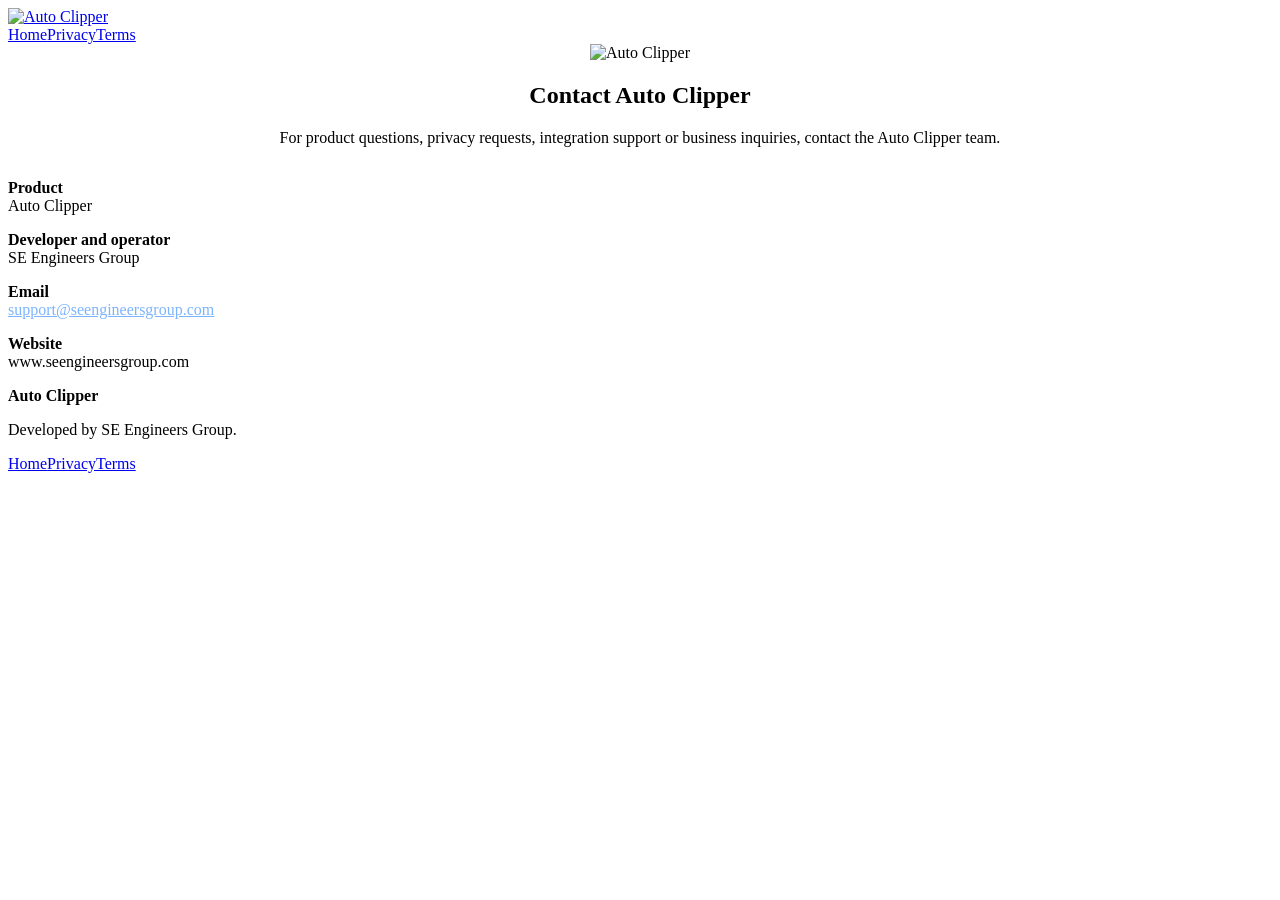
==== commit 01551094: "Add files via upload" ====
--- a/index.html
+++ b/index.html
@@ -1,9 +1 @@
-<!doctype html><html lang="en"><head><meta charset="utf-8"><meta name="viewport" content="width=device-width,initial-scale=1"><title>Auto Clipper | AI Video Automation</title><meta name="description" content="Auto Clipper is an AI-powered desktop application for creating, analyzing and preparing short-form video content."><meta property="og:title" content="Auto Clipper"><meta property="og:description" content="AI-powered video automation for creators, agencies and businesses."><meta property="og:image" content="https://www.seengineersgroup.com/assets/icon-512.png"><link rel="icon" href="/assets/favicon.ico"><link rel="apple-touch-icon" href="/assets/icon-180.png"><link rel="stylesheet" href="/styles.css"></head><body>
-<nav class="nav"><div class="container nav-inner"><a class="brand" href="/"><img src="/assets/icon-192.png" alt="Auto Clipper icon"><span>Auto Clipper</span></a><div class="nav-links"><a href="#features">Features</a><a href="#workflow">Workflow</a><a href="#roadmap">Roadmap</a><a href="#about">About</a><a href="/privacy">Privacy</a><a href="/terms">Terms</a><a class="nav-cta" href="/contact">Contact</a></div><button class="menu-toggle" aria-label="Menu">☰</button></div></nav>
-<main><section class="hero"><div class="container hero-grid"><div><div class="eyebrow"><span class="dot"></span> Desktop application in active development</div><h1><span class="gradient">Auto Clipper</span><br>turns videos into content.</h1><p>Generate, analyze and prepare short-form videos in one AI-powered desktop workspace built for modern content workflows.</p><div class="hero-actions"><a class="btn btn-primary" href="#features">Explore the platform</a><a class="btn btn-secondary" href="#roadmap">View roadmap</a></div><div class="micro">Developed by SE Engineers Group</div><div class="trust"><span>✓ AI-assisted workflow</span><span>✓ Desktop-first</span><span>✓ TikTok integration in review</span></div></div>
-<div class="mockup" aria-label="Auto Clipper application preview"><div class="app"><div class="app-top"><i class="app-dot"></i><i class="app-dot"></i><i class="app-dot"></i></div><div class="app-layout"><aside class="sidebar"><div class="side-brand">AUTO CLIPPER</div><div class="side-item active">Dashboard</div><div class="side-item">Create</div><div class="side-item">AI Brain</div><div class="side-item">Uploads</div><div class="side-item">Analytics</div></aside><div class="app-main"><div class="app-title">Creator Dashboard</div><div class="app-sub">Your content workflow at a glance.</div><div class="stats"><div class="stat"><small>CLIPS CREATED</small><strong>128</strong></div><div class="stat"><small>AVG. AI SCORE</small><strong>84</strong></div><div class="stat"><small>READY TO POST</small><strong>12</strong></div></div><div class="app-panels"><div class="panel"><div class="panel-title">Performance forecast</div><div class="chart"><i class="bar" style="height:38%"></i><i class="bar" style="height:55%"></i><i class="bar" style="height:46%"></i><i class="bar" style="height:72%"></i><i class="bar" style="height:63%"></i><i class="bar" style="height:92%"></i><i class="bar" style="height:82%"></i></div></div><div class="panel"><div class="panel-title">AI Score</div><div class="score"></div></div></div></div></div></div></div></div></section>
-<section class="section" id="features"><div class="container"><div class="section-head"><h2>Everything needed to build better short-form content.</h2><p>Auto Clipper combines intelligent editing assistance, content scoring, publishing preparation and performance learning in one product.</p></div><div class="grid4"><article class="feature"><div class="icon">✦</div><h3>AI Brain</h3><p>Analyzes clips, identifies strengths and learns which content patterns perform best.</p></article><article class="feature"><div class="icon">✂</div><h3>Smart Clipping</h3><p>Finds promising moments and transforms long-form footage into short-form clips.</p></article><article class="feature"><div class="icon">↗</div><h3>Publishing Center</h3><p>Prepare captions, hashtags and upload-ready content from one organized queue.</p></article><article class="feature"><div class="icon">◒</div><h3>Performance Analytics</h3><p>Connect content results to future decisions and continuously improve recommendations.</p></article></div></div></section>
-<section class="section" id="workflow"><div class="container"><div class="section-head"><h2>One connected workflow.</h2><p>From source video to smarter future clips.</p></div><div class="workflow"><div class="step"><b>Import</b><span>Add source video</span></div><div class="step"><b>Analyze</b><span>Understand content</span></div><div class="step"><b>Generate</b><span>Create short clips</span></div><div class="step"><b>Optimize</b><span>Improve score</span></div><div class="step"><b>Publish</b><span>Prepare upload</span></div><div class="step"><b>Learn</b><span>Use performance</span></div></div></div></section>
-<section class="section" id="roadmap"><div class="container"><div class="section-head"><h2>Built in public. Designed to grow.</h2><p>Auto Clipper is being developed as the first application inside the broader TITAN OS product vision.</p></div><div class="roadmap"><div class="road-card"><h3>Available foundation</h3><div class="road-row"><span>Modern desktop dashboard</span><span class="status done">Built</span></div><div class="road-row"><span>AI Score and Coach</span><span class="status done">Built</span></div><div class="road-row"><span>Clip and upload queues</span><span class="status done">Built</span></div><div class="road-row"><span>Trend intelligence</span><span class="status done">Built</span></div></div><div class="road-card"><h3>Current development</h3><div class="road-row"><span>TikTok account connection</span><span class="status building">In review</span></div><div class="road-row"><span>Automatic performance sync</span><span class="status building">Building</span></div><div class="road-row"><span>Learning engine</span><span class="status building">Building</span></div><div class="road-row"><span>Cloud workspace</span><span class="status planned">Planned</span></div></div></div></div></section>
-<section class="section" id="about"><div class="container about"><div><div class="eyebrow">Product identity</div><h2>Auto Clipper is the product.<br>SE Engineers Group is the developer.</h2><p style="color:var(--muted)">Auto Clipper is a desktop application for creators, agencies and businesses seeking a more intelligent and organized short-form video workflow.</p></div><div class="about-card"><img src="/assets/icon-192.png" alt="Auto Clipper logo" width="82" height="82" style="border-radius:22px"><h3 style="font-size:28px;margin-bottom:5px">Auto Clipper</h3><p style="margin-top:0;color:#9ba8bd">AI Video Automation Platform</p><hr style="border:0;border-top:1px solid #202c42;margin:25px 0"><p>Developed and operated by <strong style="color:#fff">SE Engineers Group</strong>.</p><p>Official website: <strong style="color:#fff">seengineersgroup.com</strong></p></div></div></section></main>
-<footer class="footer"><div class="container footer-inner"><div><a class="brand" href="/"><img src="/assets/icon-192.png" alt="Auto Clipper" width="40"><span>Auto Clipper</span></a><p>Developed by SE Engineers Group.<br>AI-powered desktop video automation.</p></div><div class="footer-links"><a href="/privacy">Privacy Policy</a><a href="/terms">Terms of Service</a><a href="/contact">Contact</a></div></div></footer><script>document.querySelector('.menu-toggle').onclick=()=>{const n=document.querySelector('.nav-links');n.style.display=n.style.display==='flex'?'none':'flex';n.style.position='absolute';n.style.top='74px';n.style.left='0';n.style.right='0';n.style.padding='20px';n.style.background='#090d16';n.style.flexDirection='column'}</script></body></html>
+<!doctype html><html lang="en"><head><meta charset="utf-8"><meta name="viewport" content="width=device-width,initial-scale=1"><title>Contact Auto Clipper</title><meta name="description" content="Contact Auto Clipper and SE Engineers Group."><link rel="icon" href="/assets/favicon.ico"><link rel="apple-touch-icon" href="/assets/icon-180.png"><link rel="stylesheet" href="/styles.css"></head><body><nav class="nav"><div class="container nav-inner"><a class="brand brand-logo" href="/"><img src="/assets/auto-clipper-logo.png" alt="Auto Clipper"></a><div class="nav-links"><a href="/">Home</a><a href="/privacy">Privacy</a><a href="/terms">Terms</a></div></div></nav><main class="legal-page"><article class="legal" style="text-align:center"><img class="contact-logo" src="/assets/auto-clipper-logo.png" alt="Auto Clipper"><h1>Contact Auto Clipper</h1><p>For product questions, privacy requests, integration support or business inquiries, contact the Auto Clipper team.</p><div class="about-card" style="margin-top:32px;text-align:left"><p><strong>Product</strong><br>Auto Clipper</p><p><strong>Developer and operator</strong><br>SE Engineers Group</p><p><strong>Email</strong><br><a href="mailto:support@seengineersgroup.com" style="color:#7db4ff">support@seengineersgroup.com</a></p><p><strong>Website</strong><br>www.seengineersgroup.com</p></div></article></main><footer class="footer"><div class="container footer-inner"><div><strong>Auto Clipper</strong><p>Developed by SE Engineers Group.</p></div><div class="footer-links"><a href="/">Home</a><a href="/privacy">Privacy</a><a href="/terms">Terms</a></div></div></footer></body></html>
--- a/styles.css
+++ b/styles.css
@@ -1,2 +1,7 @@
-:root{--bg:#070a11;--panel:#0d1320;--panel2:#111a2a;--line:#202c42;--text:#f7f9fc;--muted:#9ba8bd;--blue:#1769ff;--blue2:#00a2ff;--ok:#48d7a0;--warn:#f7c765;--radius:22px;--shadow:0 24px 80px rgba(0,0,0,.35)}
-*{box-sizing:border-box}html{scroll-behavior:smooth}body{margin:0;background:radial-gradient(circle at 80% 2%,rgba(23,105,255,.18),transparent 32%),var(--bg);color:var(--text);font-family:Inter,ui-sans-serif,system-ui,-apple-system,BlinkMacSystemFont,"Segoe UI",sans-serif;line-height:1.6}a{color:inherit;text-decoration:none}.container{width:min(1180px,calc(100% - 40px));margin:auto}.nav{position:sticky;top:0;z-index:20;background:rgba(7,10,17,.76);backdrop-filter:blur(18px);border-bottom:1px solid rgba(255,255,255,.07)}.nav-inner{height:74px;display:flex;align-items:center;justify-content:space-between}.brand{display:flex;align-items:center;gap:12px;font-weight:800;letter-spacing:-.02em}.brand img{width:42px;height:42px;border-radius:12px}.nav-links{display:flex;align-items:center;gap:26px;color:#cbd4e1;font-size:14px}.nav-links a:hover{color:#fff}.nav-cta,.btn-primary{background:linear-gradient(135deg,var(--blue),var(--blue2));color:#fff!important;padding:11px 17px;border-radius:12px;font-weight:750;box-shadow:0 12px 30px rgba(23,105,255,.25)}.menu-toggle{display:none;background:none;color:#fff;border:0;font-size:28px}.hero{padding:92px 0 70px}.hero-grid{display:grid;grid-template-columns:1.02fr .98fr;gap:60px;align-items:center}.eyebrow{display:inline-flex;align-items:center;gap:9px;border:1px solid rgba(87,139,255,.35);background:rgba(23,105,255,.09);color:#b9d1ff;border-radius:999px;padding:8px 13px;font-size:13px;font-weight:700}.dot{width:8px;height:8px;background:var(--ok);border-radius:50%;box-shadow:0 0 15px var(--ok)}h1{font-size:clamp(54px,7vw,88px);line-height:.98;letter-spacing:-.065em;margin:24px 0 24px}.gradient{background:linear-gradient(100deg,#fff 15%,#8fc9ff 56%,#1f76ff);-webkit-background-clip:text;color:transparent}.hero p{font-size:19px;color:var(--muted);max-width:650px}.hero-actions{display:flex;gap:13px;margin:32px 0 25px}.btn{display:inline-flex;align-items:center;justify-content:center;min-height:50px;padding:0 20px;border:1px solid var(--line);border-radius:14px;font-weight:750}.btn-secondary{background:#0d1421}.micro{font-size:13px;color:#7f8ca1}.mockup{border:1px solid var(--line);border-radius:24px;background:linear-gradient(145deg,#0f1726,#090d16);padding:12px;box-shadow:var(--shadow);transform:perspective(1200px) rotateY(-3deg) rotateX(1deg)}.app{border-radius:17px;overflow:hidden;border:1px solid #27344c;background:#0a0f19}.app-top{height:48px;display:flex;align-items:center;gap:8px;padding:0 16px;border-bottom:1px solid #1d293d}.app-dot{width:9px;height:9px;border-radius:50%;background:#34415a}.app-layout{display:grid;grid-template-columns:132px 1fr;min-height:430px}.sidebar{padding:18px 12px;border-right:1px solid #1d293d;background:#090d16}.side-brand{font-size:12px;font-weight:800;margin-bottom:22px}.side-item{font-size:10px;color:#8190a8;padding:9px;border-radius:8px;margin:5px 0}.side-item.active{background:#17233a;color:#fff}.app-main{padding:22px}.app-title{font-size:22px;font-weight:800}.app-sub{font-size:10px;color:#8190a8;margin-bottom:18px}.stats{display:grid;grid-template-columns:repeat(3,1fr);gap:10px}.stat,.panel{background:#101827;border:1px solid #1f2b41;border-radius:12px}.stat{padding:13px}.stat small{font-size:8px;color:#8391a7}.stat strong{display:block;font-size:18px}.app-panels{display:grid;grid-template-columns:1.45fr 1fr;gap:10px;margin-top:10px}.panel{padding:13px;height:225px}.panel-title{font-size:10px;font-weight:700;margin-bottom:10px}.chart{height:104px;display:flex;align-items:flex-end;gap:7px;padding-top:16px}.bar{flex:1;background:linear-gradient(#55a7ff,#1769ff);border-radius:5px 5px 2px 2px;opacity:.9}.score{width:105px;height:105px;border-radius:50%;margin:16px auto;background:conic-gradient(#1972ff 0 84%,#1e293c 84%);display:grid;place-items:center}.score:after{content:"84";width:76px;height:76px;border-radius:50%;background:#101827;display:grid;place-items:center;font-weight:900;font-size:25px}.trust{display:flex;gap:22px;flex-wrap:wrap;margin-top:22px;color:#7e8ca3;font-size:13px}.section{padding:92px 0}.section-head{text-align:center;max-width:760px;margin:0 auto 48px}.section-head h2{font-size:clamp(36px,5vw,56px);line-height:1.05;letter-spacing:-.045em;margin:0 0 16px}.section-head p{color:var(--muted);font-size:17px}.grid4{display:grid;grid-template-columns:repeat(4,1fr);gap:16px}.feature{background:linear-gradient(145deg,rgba(17,26,42,.96),rgba(11,16,27,.96));border:1px solid var(--line);border-radius:var(--radius);padding:26px;min-height:230px}.icon{width:46px;height:46px;border-radius:13px;background:linear-gradient(135deg,rgba(23,105,255,.25),rgba(0,162,255,.12));border:1px solid rgba(87,139,255,.3);display:grid;place-items:center;font-size:22px}.feature h3{font-size:19px;margin:22px 0 10px}.feature p{font-size:14px;color:var(--muted)}.workflow{display:grid;grid-template-columns:repeat(6,1fr);gap:11px}.step{position:relative;text-align:center;border:1px solid var(--line);background:var(--panel);border-radius:16px;padding:21px 10px}.step b{display:block;font-size:13px}.step span{font-size:10px;color:#8190a8}.step:not(:last-child):after{content:"→";position:absolute;right:-17px;top:34%;color:#5576aa;z-index:2}.roadmap{display:grid;grid-template-columns:1fr 1fr;gap:20px}.road-card{background:var(--panel);border:1px solid var(--line);border-radius:var(--radius);padding:28px}.road-row{display:flex;align-items:center;justify-content:space-between;padding:15px 0;border-bottom:1px solid #1c273a}.road-row:last-child{border:0}.status{font-size:11px;padding:5px 9px;border-radius:999px}.done{color:#8ff0c8;background:rgba(72,215,160,.12)}.building{color:#ffe09a;background:rgba(247,199,101,.12)}.planned{color:#aeb8c9;background:#192235}.about{display:grid;grid-template-columns:1fr 1fr;gap:30px;align-items:center}.about-card{background:linear-gradient(145deg,#111a2a,#0c121e);border:1px solid var(--line);border-radius:var(--radius);padding:34px}.about h2{font-size:48px;line-height:1.05;letter-spacing:-.045em}.legal-page{padding:70px 0 100px}.legal{max-width:850px;margin:auto;background:#0d1320;border:1px solid var(--line);border-radius:24px;padding:42px}.legal h1{font-size:46px;letter-spacing:-.04em}.legal h2{margin-top:34px}.legal p,.legal li{color:#b3bfd0}.footer{border-top:1px solid #1c2638;padding:42px 0}.footer-inner{display:flex;justify-content:space-between;gap:30px;align-items:flex-start}.footer p{color:#8290a5;font-size:13px}.footer-links{display:flex;gap:20px;color:#b7c1d0;font-size:14px}@media(max-width:900px){.nav-links{display:none}.menu-toggle{display:block}.hero-grid,.about,.roadmap{grid-template-columns:1fr}.mockup{transform:none}.grid4{grid-template-columns:1fr 1fr}.workflow{grid-template-columns:repeat(3,1fr)}.step:nth-child(3):after{display:none}}@media(max-width:600px){.container{width:min(100% - 26px,1180px)}.hero{padding-top:65px}.hero-actions{flex-direction:column}.grid4,.workflow{grid-template-columns:1fr}.step:after{display:none}.app-layout{grid-template-columns:90px 1fr}.stats{grid-template-columns:1fr}.app-panels{grid-template-columns:1fr}.panel:last-child{display:none}.footer-inner{flex-direction:column}.legal{padding:26px}.legal h1{font-size:38px}}
+<?xml version="1.0" encoding="UTF-8"?>
+<urlset xmlns="http://www.sitemaps.org/schemas/sitemap/0.9">
+  <url><loc>https://www.seengineersgroup.com/</loc></url>
+  <url><loc>https://www.seengineersgroup.com/privacy</loc></url>
+  <url><loc>https://www.seengineersgroup.com/terms</loc></url>
+  <url><loc>https://www.seengineersgroup.com/contact</loc></url>
+</urlset>
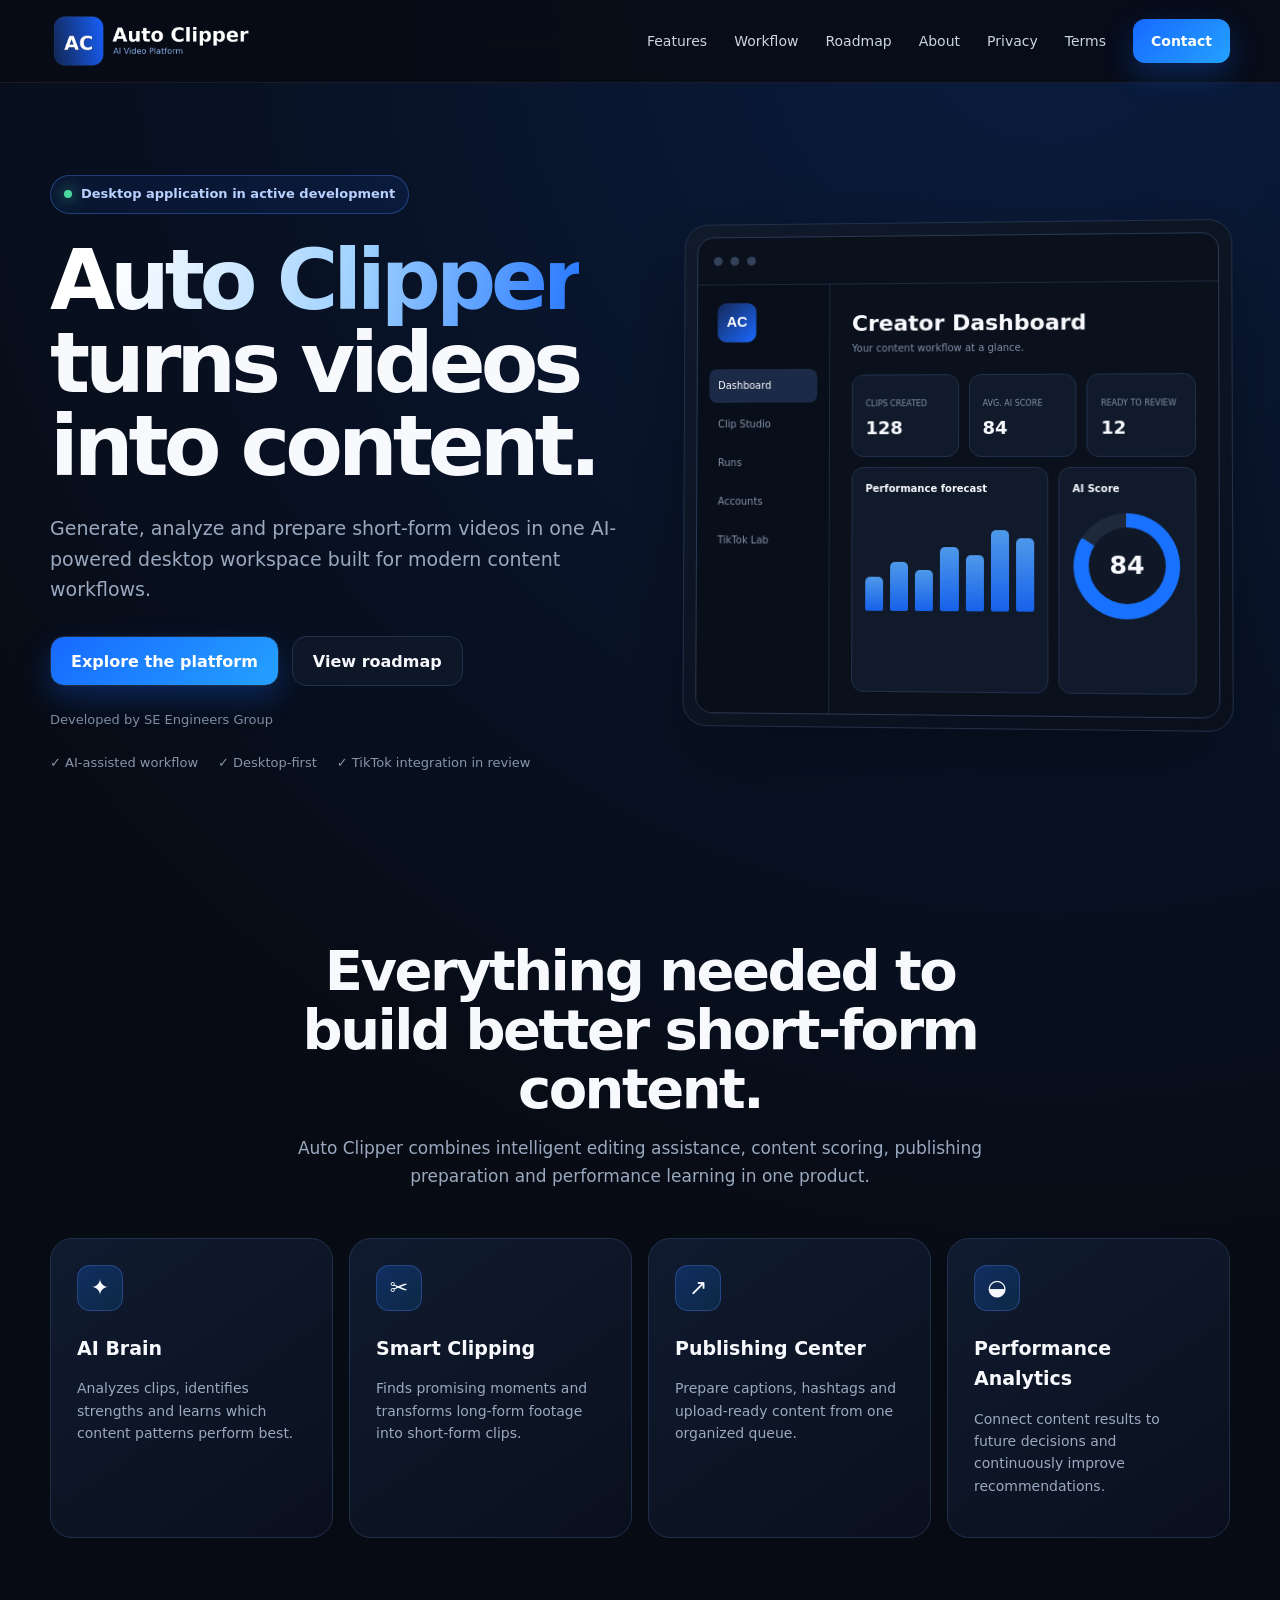
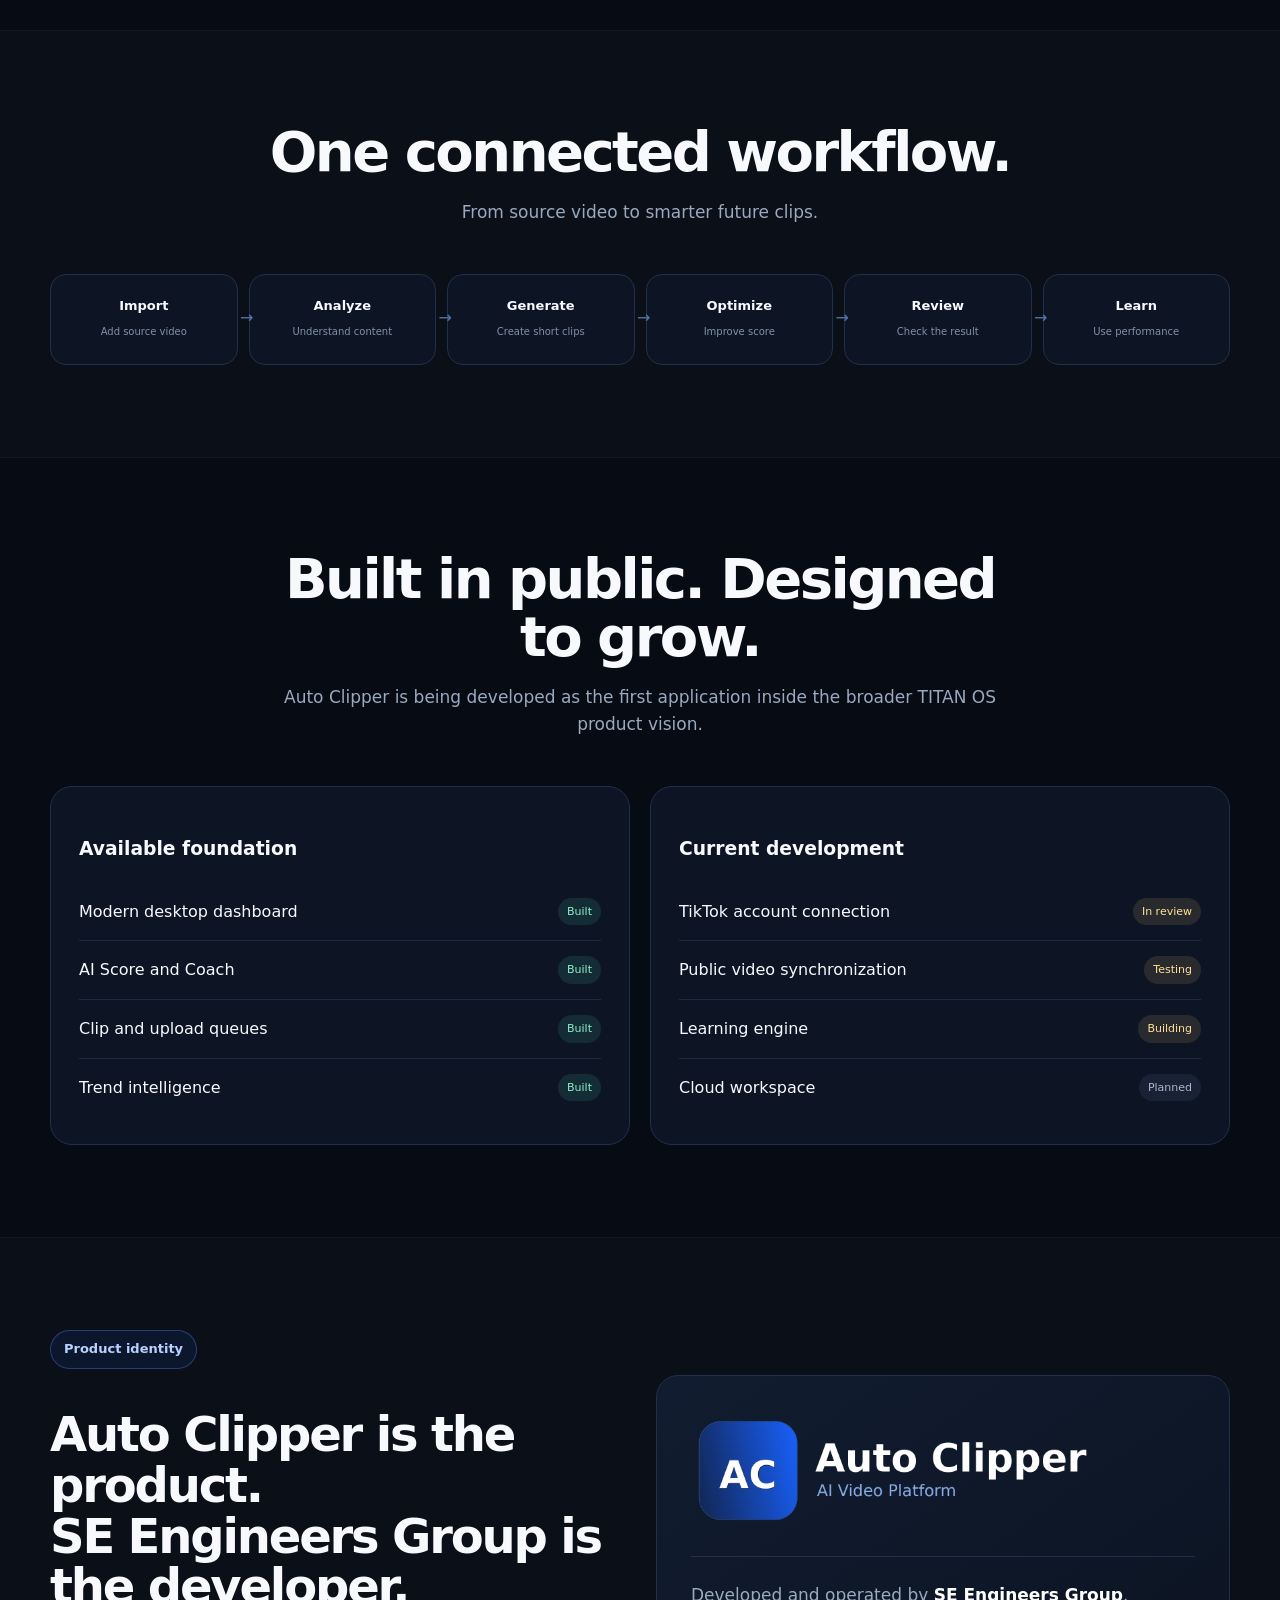
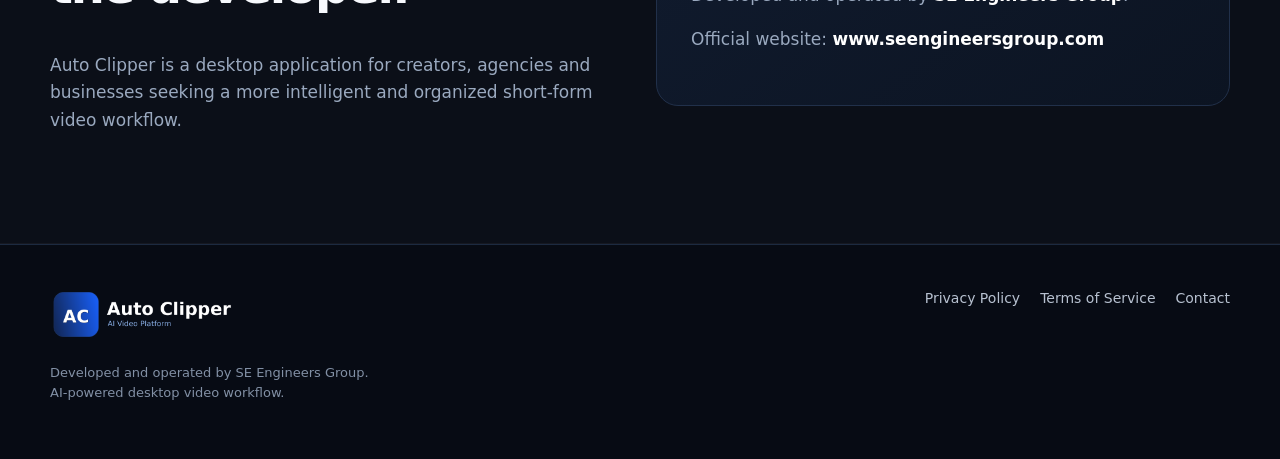
==== commit 74d61396: "Add files via upload" ====
--- a/index.html
+++ b/index.html
@@ -1 +1,7 @@
-<!doctype html><html lang="en"><head><meta charset="utf-8"><meta name="viewport" content="width=device-width,initial-scale=1"><title>Contact Auto Clipper</title><meta name="description" content="Contact Auto Clipper and SE Engineers Group."><link rel="icon" href="/assets/favicon.ico"><link rel="apple-touch-icon" href="/assets/icon-180.png"><link rel="stylesheet" href="/styles.css"></head><body><nav class="nav"><div class="container nav-inner"><a class="brand brand-logo" href="/"><img src="/assets/auto-clipper-logo.png" alt="Auto Clipper"></a><div class="nav-links"><a href="/">Home</a><a href="/privacy">Privacy</a><a href="/terms">Terms</a></div></div></nav><main class="legal-page"><article class="legal" style="text-align:center"><img class="contact-logo" src="/assets/auto-clipper-logo.png" alt="Auto Clipper"><h1>Contact Auto Clipper</h1><p>For product questions, privacy requests, integration support or business inquiries, contact the Auto Clipper team.</p><div class="about-card" style="margin-top:32px;text-align:left"><p><strong>Product</strong><br>Auto Clipper</p><p><strong>Developer and operator</strong><br>SE Engineers Group</p><p><strong>Email</strong><br><a href="mailto:support@seengineersgroup.com" style="color:#7db4ff">support@seengineersgroup.com</a></p><p><strong>Website</strong><br>www.seengineersgroup.com</p></div></article></main><footer class="footer"><div class="container footer-inner"><div><strong>Auto Clipper</strong><p>Developed by SE Engineers Group.</p></div><div class="footer-links"><a href="/">Home</a><a href="/privacy">Privacy</a><a href="/terms">Terms</a></div></div></footer></body></html>
+<!doctype html><html lang="en"><head><meta charset="utf-8"><meta name="viewport" content="width=device-width,initial-scale=1"><meta name="theme-color" content="#070b14"><link rel="icon" href="assets/favicon.ico"><link rel="icon" type="image/png" sizes="32x32" href="assets/icon-32.png"><link rel="apple-touch-icon" href="assets/icon-180.png"><link rel="manifest" href="manifest.webmanifest"><link rel="stylesheet" href="styles.css?v=4"><title>Auto Clipper | AI Video Platform</title><meta name="description" content="Auto Clipper is an AI-powered desktop application for creating, analyzing and preparing short-form video content."><meta property="og:title" content="Auto Clipper"><meta property="og:description" content="AI-powered video automation for creators, agencies and businesses."><meta property="og:type" content="website"><meta property="og:url" content="https://www.seengineersgroup.com/"><meta property="og:image" content="https://www.seengineersgroup.com/assets/og-image.png"></head><body><header class="site-header"><div class="container nav-inner"><a class="brand-logo" href="index.html" aria-label="Auto Clipper home"><img src="assets/auto-clipper-logo.png?v=4" alt="Auto Clipper — AI Video Platform"></a><button class="menu-toggle" type="button" aria-label="Open navigation" aria-expanded="false">☰</button><nav class="nav-links" aria-label="Main navigation"><a href="#features">Features</a><a href="#workflow">Workflow</a><a href="#roadmap">Roadmap</a><a href="#about">About</a><a href="privacy.html">Privacy</a><a href="terms.html">Terms</a><a class="nav-cta" href="contact.html">Contact</a></nav></div></header><main>
+<section class="hero"><div class="container hero-grid"><div class="hero-copy"><div class="eyebrow"><span class="dot"></span>Desktop application in active development</div><h1><span class="gradient">Auto Clipper</span><br>turns videos into content.</h1><p>Generate, analyze and prepare short-form videos in one AI-powered desktop workspace built for modern content workflows.</p><div class="hero-actions"><a class="btn btn-primary" href="#features">Explore the platform</a><a class="btn btn-secondary" href="#roadmap">View roadmap</a></div><div class="micro">Developed by SE Engineers Group</div><div class="trust"><span>✓ AI-assisted workflow</span><span>✓ Desktop-first</span><span>✓ TikTok integration in review</span></div></div>
+<div class="mockup" aria-label="Auto Clipper application preview"><div class="app"><div class="app-top"><i></i><i></i><i></i></div><div class="app-layout"><aside class="sidebar"><img src="assets/auto-clipper-icon.svg" alt="" class="mock-icon"><div class="side-item active">Dashboard</div><div class="side-item">Clip Studio</div><div class="side-item">Runs</div><div class="side-item">Accounts</div><div class="side-item">TikTok Lab</div></aside><div class="app-main"><div class="app-title">Creator Dashboard</div><div class="app-sub">Your content workflow at a glance.</div><div class="stats"><div class="stat"><small>CLIPS CREATED</small><strong>128</strong></div><div class="stat"><small>AVG. AI SCORE</small><strong>84</strong></div><div class="stat"><small>READY TO REVIEW</small><strong>12</strong></div></div><div class="app-panels"><div class="panel"><div class="panel-title">Performance forecast</div><div class="chart"><i style="height:38%"></i><i style="height:55%"></i><i style="height:46%"></i><i style="height:72%"></i><i style="height:63%"></i><i style="height:92%"></i><i style="height:82%"></i></div></div><div class="panel"><div class="panel-title">AI Score</div><div class="score"></div></div></div></div></div></div></div></div></section>
+<section class="section" id="features"><div class="container"><div class="section-head"><h2>Everything needed to build better short-form content.</h2><p>Auto Clipper combines intelligent editing assistance, content scoring, publishing preparation and performance learning in one product.</p></div><div class="grid4"><article class="feature"><div class="feature-icon">✦</div><h3>AI Brain</h3><p>Analyzes clips, identifies strengths and learns which content patterns perform best.</p></article><article class="feature"><div class="feature-icon">✂</div><h3>Smart Clipping</h3><p>Finds promising moments and transforms long-form footage into short-form clips.</p></article><article class="feature"><div class="feature-icon">↗</div><h3>Publishing Center</h3><p>Prepare captions, hashtags and upload-ready content from one organized queue.</p></article><article class="feature"><div class="feature-icon">◒</div><h3>Performance Analytics</h3><p>Connect content results to future decisions and continuously improve recommendations.</p></article></div></div></section>
+<section class="section section-alt" id="workflow"><div class="container"><div class="section-head"><h2>One connected workflow.</h2><p>From source video to smarter future clips.</p></div><div class="workflow"><div class="step"><b>Import</b><span>Add source video</span></div><div class="step"><b>Analyze</b><span>Understand content</span></div><div class="step"><b>Generate</b><span>Create short clips</span></div><div class="step"><b>Optimize</b><span>Improve score</span></div><div class="step"><b>Review</b><span>Check the result</span></div><div class="step"><b>Learn</b><span>Use performance</span></div></div></div></section>
+<section class="section" id="roadmap"><div class="container"><div class="section-head"><h2>Built in public. Designed to grow.</h2><p>Auto Clipper is being developed as the first application inside the broader TITAN OS product vision.</p></div><div class="roadmap"><div class="road-card"><h3>Available foundation</h3><div class="road-row"><span>Modern desktop dashboard</span><span class="status done">Built</span></div><div class="road-row"><span>AI Score and Coach</span><span class="status done">Built</span></div><div class="road-row"><span>Clip and upload queues</span><span class="status done">Built</span></div><div class="road-row"><span>Trend intelligence</span><span class="status done">Built</span></div></div><div class="road-card"><h3>Current development</h3><div class="road-row"><span>TikTok account connection</span><span class="status building">In review</span></div><div class="road-row"><span>Public video synchronization</span><span class="status building">Testing</span></div><div class="road-row"><span>Learning engine</span><span class="status building">Building</span></div><div class="road-row"><span>Cloud workspace</span><span class="status planned">Planned</span></div></div></div></div></section>
+<section class="section section-alt" id="about"><div class="container about"><div><div class="eyebrow">Product identity</div><h2>Auto Clipper is the product.<br>SE Engineers Group is the developer.</h2><p>Auto Clipper is a desktop application for creators, agencies and businesses seeking a more intelligent and organized short-form video workflow.</p></div><div class="about-card"><img class="about-logo" src="assets/auto-clipper-logo.png?v=4" alt="Auto Clipper — AI Video Platform"><hr><p>Developed and operated by <strong>SE Engineers Group</strong>.</p><p>Official website: <strong>www.seengineersgroup.com</strong></p></div></div></section></main><footer class="footer"><div class="container footer-inner"><div class="footer-brand"><a class="brand-logo" href="index.html" aria-label="Auto Clipper home"><img src="assets/auto-clipper-logo.png?v=4" alt="Auto Clipper — AI Video Platform"></a><p>Developed and operated by SE Engineers Group.<br>AI-powered desktop video workflow.</p></div><div class="footer-links"><a href="privacy.html">Privacy Policy</a><a href="terms.html">Terms of Service</a><a href="contact.html">Contact</a></div></div></footer><script src="script.js?v=4"></script></body></html>
--- a/styles.css
+++ b/styles.css
@@ -1,7 +1,10 @@
-<?xml version="1.0" encoding="UTF-8"?>
-<urlset xmlns="http://www.sitemaps.org/schemas/sitemap/0.9">
-  <url><loc>https://www.seengineersgroup.com/</loc></url>
-  <url><loc>https://www.seengineersgroup.com/privacy</loc></url>
-  <url><loc>https://www.seengineersgroup.com/terms</loc></url>
-  <url><loc>https://www.seengineersgroup.com/contact</loc></url>
-</urlset>
+:root{--bg:#070b14;--panel:#0d1525;--panel2:#111c30;--line:#21304a;--text:#f7f9fd;--muted:#9aa9bf;--blue:#1769ff;--blue2:#24a1ff;--ok:#4bd8a1;--warn:#f5ca6c;--radius:22px;--shadow:0 28px 90px rgba(0,0,0,.36)}
+*{box-sizing:border-box}html{scroll-behavior:smooth}body{margin:0;background:radial-gradient(circle at 82% 0,rgba(23,105,255,.18),transparent 34%),var(--bg);color:var(--text);font-family:Inter,ui-sans-serif,system-ui,-apple-system,BlinkMacSystemFont,"Segoe UI",sans-serif;line-height:1.6}a{color:inherit;text-decoration:none}img{max-width:100%}.container{width:min(1180px,calc(100% - 40px));margin:auto}
+.site-header{position:sticky;top:0;z-index:30;background:rgba(7,11,20,.86);backdrop-filter:blur(18px);border-bottom:1px solid rgba(255,255,255,.07)}.nav-inner{min-height:82px;display:flex;align-items:center;justify-content:space-between;gap:30px}.brand-logo{display:inline-flex;align-items:center;flex:0 0 auto}.brand-logo img{display:block;width:236px;height:auto}.nav-links{display:flex;align-items:center;gap:27px;color:#cad4e3;font-size:14px}.nav-links a:hover,.nav-links a.active{color:#fff}.nav-cta,.btn-primary{background:linear-gradient(135deg,var(--blue),var(--blue2));color:#fff!important;padding:11px 18px;border-radius:12px;font-weight:780;box-shadow:0 12px 30px rgba(23,105,255,.28)}.menu-toggle{display:none;background:transparent;border:0;color:#fff;font-size:27px;cursor:pointer}
+.hero{padding:92px 0 76px}.hero-grid{display:grid;grid-template-columns:1.02fr .98fr;gap:58px;align-items:center}.eyebrow{display:inline-flex;align-items:center;gap:9px;border:1px solid rgba(87,139,255,.35);background:rgba(23,105,255,.09);color:#b9d1ff;border-radius:999px;padding:8px 13px;font-size:13px;font-weight:700}.dot{width:8px;height:8px;background:var(--ok);border-radius:50%;box-shadow:0 0 15px var(--ok)}h1{font-size:clamp(50px,6.6vw,84px);line-height:.99;letter-spacing:-.06em;margin:25px 0}.gradient{background:linear-gradient(100deg,#fff 12%,#9ed1ff 58%,#2777ff);-webkit-background-clip:text;background-clip:text;color:transparent}.hero-copy>p{font-size:19px;color:var(--muted);max-width:650px}.hero-actions{display:flex;gap:13px;margin:32px 0 24px}.btn{display:inline-flex;align-items:center;justify-content:center;min-height:50px;padding:0 20px;border:1px solid var(--line);border-radius:14px;font-weight:760}.btn-secondary{background:#0e1727}.micro{font-size:13px;color:#7f8ca1}.trust{display:flex;gap:20px;flex-wrap:wrap;margin-top:22px;color:#8795aa;font-size:13px}
+.mockup{border:1px solid var(--line);border-radius:24px;background:linear-gradient(145deg,#101a2b,#090f1b);padding:12px;box-shadow:var(--shadow);transform:perspective(1200px) rotateY(-3deg) rotateX(1deg)}.app{border-radius:17px;overflow:hidden;border:1px solid #293952;background:#0a101c}.app-top{height:48px;display:flex;align-items:center;gap:8px;padding:0 16px;border-bottom:1px solid #1d293d}.app-top i{width:9px;height:9px;border-radius:50%;background:#34415a}.app-layout{display:grid;grid-template-columns:135px 1fr;min-height:430px}.sidebar{padding:18px 12px;border-right:1px solid #1d293d;background:#090f1a}.mock-icon{width:40px;height:40px;margin:0 8px 14px}.side-item{font-size:10px;color:#8594ab;padding:9px;border-radius:8px;margin:5px 0}.side-item.active{background:#1a2a47;color:#fff}.app-main{padding:22px}.app-title{font-size:22px;font-weight:800}.app-sub{font-size:10px;color:#8190a8;margin-bottom:18px}.stats{display:grid;grid-template-columns:repeat(3,1fr);gap:10px}.stat,.panel{background:#101a2b;border:1px solid #21304a;border-radius:12px}.stat{padding:13px}.stat small{font-size:8px;color:#8391a7}.stat strong{display:block;font-size:18px}.app-panels{display:grid;grid-template-columns:1.45fr 1fr;gap:10px;margin-top:10px}.panel{padding:13px;height:225px}.panel-title{font-size:10px;font-weight:700;margin-bottom:10px}.chart{height:104px;display:flex;align-items:flex-end;gap:7px;padding-top:16px}.chart i{flex:1;background:linear-gradient(#55a7ff,#1769ff);border-radius:5px 5px 2px 2px;opacity:.9}.score{width:105px;height:105px;border-radius:50%;margin:16px auto;background:conic-gradient(#1972ff 0 84%,#1e293c 84%);display:grid;place-items:center}.score:after{content:"84";width:76px;height:76px;border-radius:50%;background:#101827;display:grid;place-items:center;font-weight:900;font-size:25px}
+.section{padding:92px 0}.section-alt{background:rgba(255,255,255,.014);border-top:1px solid rgba(255,255,255,.04);border-bottom:1px solid rgba(255,255,255,.04)}.section-head{text-align:center;max-width:780px;margin:0 auto 48px}.section-head h2{font-size:clamp(36px,5vw,56px);line-height:1.05;letter-spacing:-.045em;margin:0 0 16px}.section-head p,.about>div>p{color:var(--muted);font-size:17px}.grid4{display:grid;grid-template-columns:repeat(4,1fr);gap:16px}.feature{background:linear-gradient(145deg,rgba(17,28,48,.96),rgba(10,16,29,.96));border:1px solid var(--line);border-radius:var(--radius);padding:26px;min-height:230px}.feature-icon{width:46px;height:46px;border-radius:13px;background:linear-gradient(135deg,rgba(23,105,255,.25),rgba(0,162,255,.12));border:1px solid rgba(87,139,255,.3);display:grid;place-items:center;font-size:22px}.feature h3{font-size:19px;margin:22px 0 10px}.feature p{font-size:14px;color:var(--muted)}.workflow{display:grid;grid-template-columns:repeat(6,1fr);gap:11px}.step{position:relative;text-align:center;border:1px solid var(--line);background:var(--panel);border-radius:16px;padding:21px 10px}.step b{display:block;font-size:13px}.step span{font-size:10px;color:#8190a8}.step:not(:last-child):after{content:"→";position:absolute;right:-17px;top:34%;color:#5576aa;z-index:2}.roadmap{display:grid;grid-template-columns:1fr 1fr;gap:20px}.road-card{background:var(--panel);border:1px solid var(--line);border-radius:var(--radius);padding:28px}.road-row{display:flex;align-items:center;justify-content:space-between;gap:20px;padding:15px 0;border-bottom:1px solid #1c2a40}.road-row:last-child{border:0}.status{font-size:11px;padding:5px 9px;border-radius:999px;white-space:nowrap}.done{color:#8ff0c8;background:rgba(72,215,160,.12)}.building{color:#ffe09a;background:rgba(247,199,101,.12)}.planned{color:#aeb8c9;background:#192235}.about{display:grid;grid-template-columns:1fr 1fr;gap:32px;align-items:center}.about h2{font-size:48px;line-height:1.06;letter-spacing:-.045em}.about-card{background:linear-gradient(145deg,#111c30,#0c1422);border:1px solid var(--line);border-radius:var(--radius);padding:34px}.about-logo{display:block;width:min(100%,470px);height:auto;margin-bottom:20px}.about-card hr{border:0;border-top:1px solid var(--line);margin:25px 0}.about-card strong{color:#fff}
+.legal-page{padding:70px 0 100px}.legal{max-width:880px;margin:auto;background:var(--panel);border:1px solid var(--line);border-radius:24px;padding:42px}.legal h1{font-size:clamp(40px,6vw,58px);letter-spacing:-.045em}.legal h2{margin-top:34px}.legal p,.legal li{color:#b6c2d2}.contact-card{text-align:center}.contact-logo{display:block;width:min(100%,540px);margin:0 auto 26px}.contact-details{text-align:left;background:#111c30;border:1px solid var(--line);border-radius:18px;padding:24px;margin-top:30px}.contact-details a{color:#80b6ff}
+.footer{border-top:1px solid #1c2a40;padding:42px 0}.footer-inner{display:flex;justify-content:space-between;gap:30px;align-items:flex-start}.footer .brand-logo img{width:215px}.footer p{color:#8290a5;font-size:13px}.footer-links{display:flex;gap:20px;color:#b7c1d0;font-size:14px}
+@media(max-width:900px){.nav-links{display:none;position:absolute;top:82px;left:0;right:0;padding:22px;background:#080d17;border-bottom:1px solid var(--line);flex-direction:column;align-items:flex-start}.nav-links.open{display:flex}.menu-toggle{display:block}.hero-grid,.about,.roadmap{grid-template-columns:1fr}.mockup{transform:none}.grid4{grid-template-columns:1fr 1fr}.workflow{grid-template-columns:repeat(3,1fr)}.step:nth-child(3):after{display:none}}
+@media(max-width:600px){.container{width:min(100% - 26px,1180px)}.brand-logo img{width:205px}.hero{padding-top:62px}.hero-actions{flex-direction:column}.grid4,.workflow{grid-template-columns:1fr}.step:after{display:none}.app-layout{grid-template-columns:92px 1fr}.stats{grid-template-columns:1fr}.app-panels{grid-template-columns:1fr}.panel:last-child{display:none}.footer-inner{flex-direction:column}.legal{padding:25px}.about h2{font-size:38px}.footer-links{flex-wrap:wrap}}
